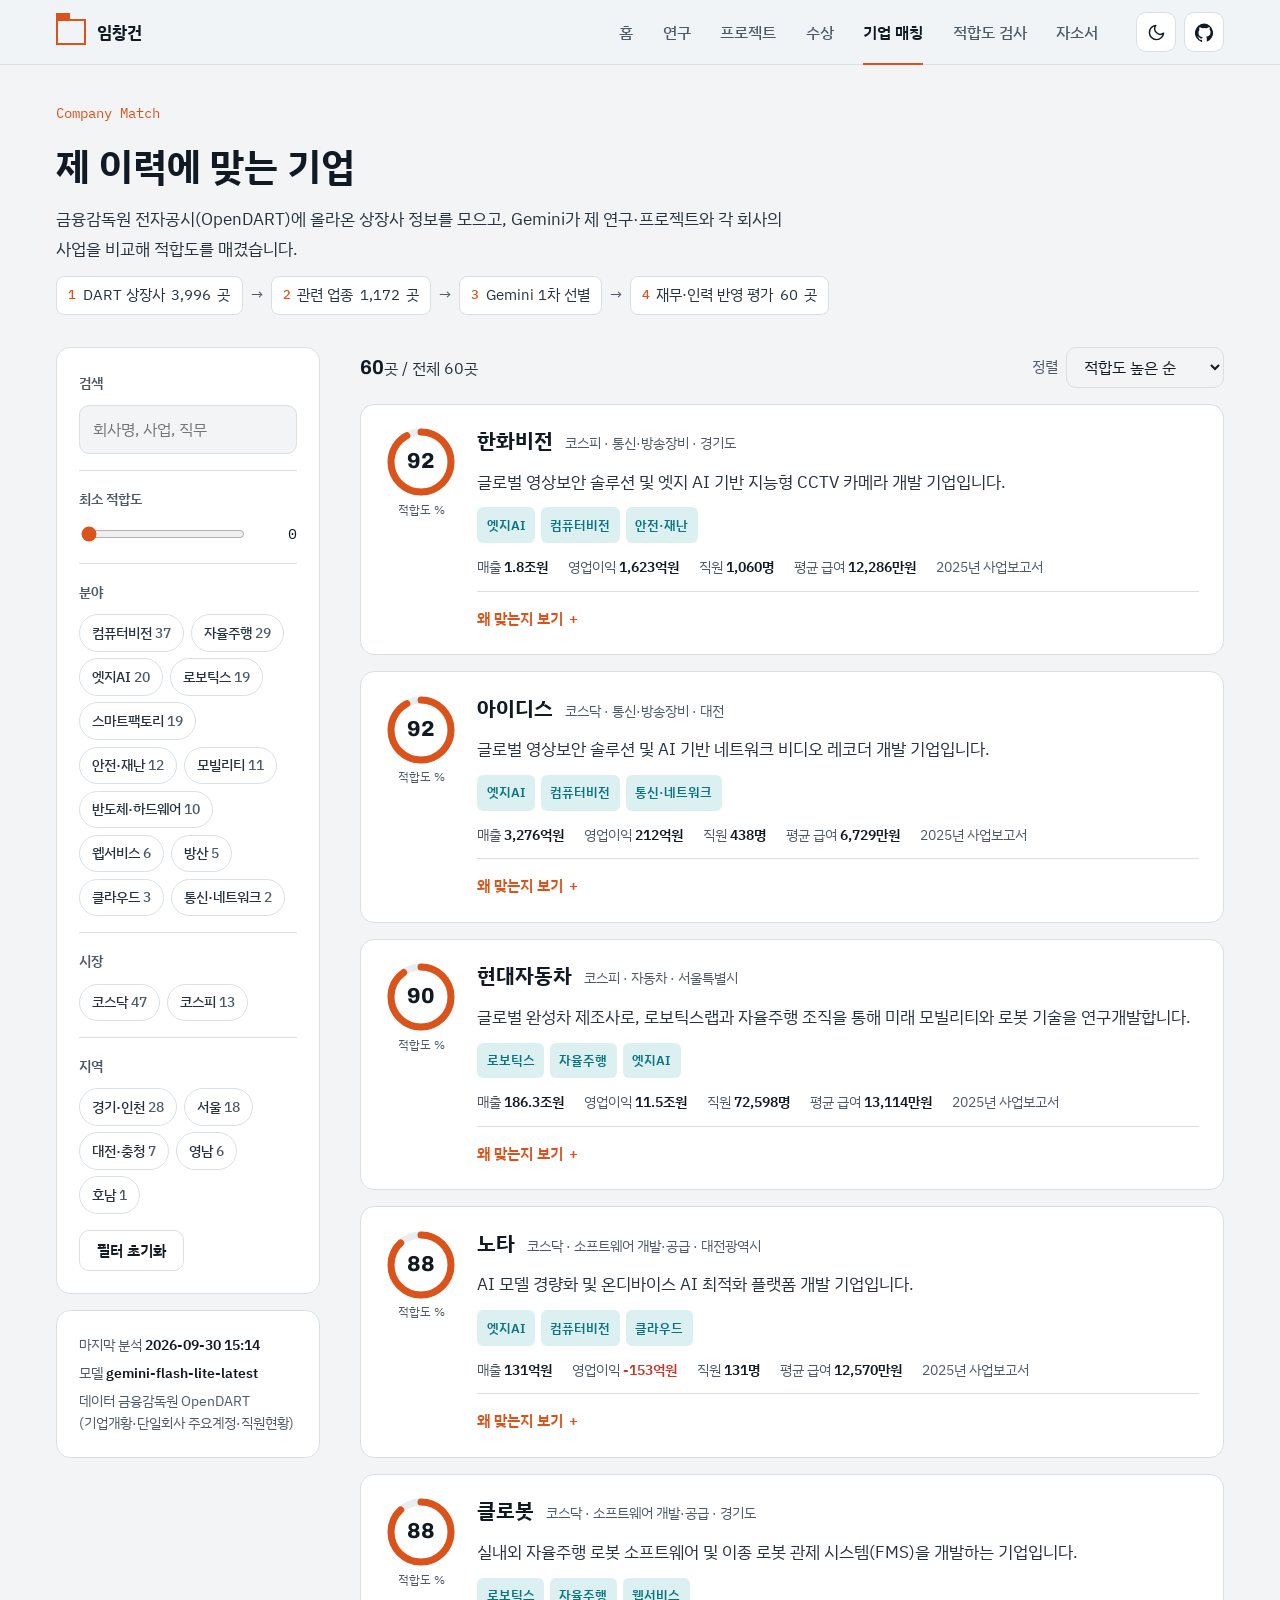
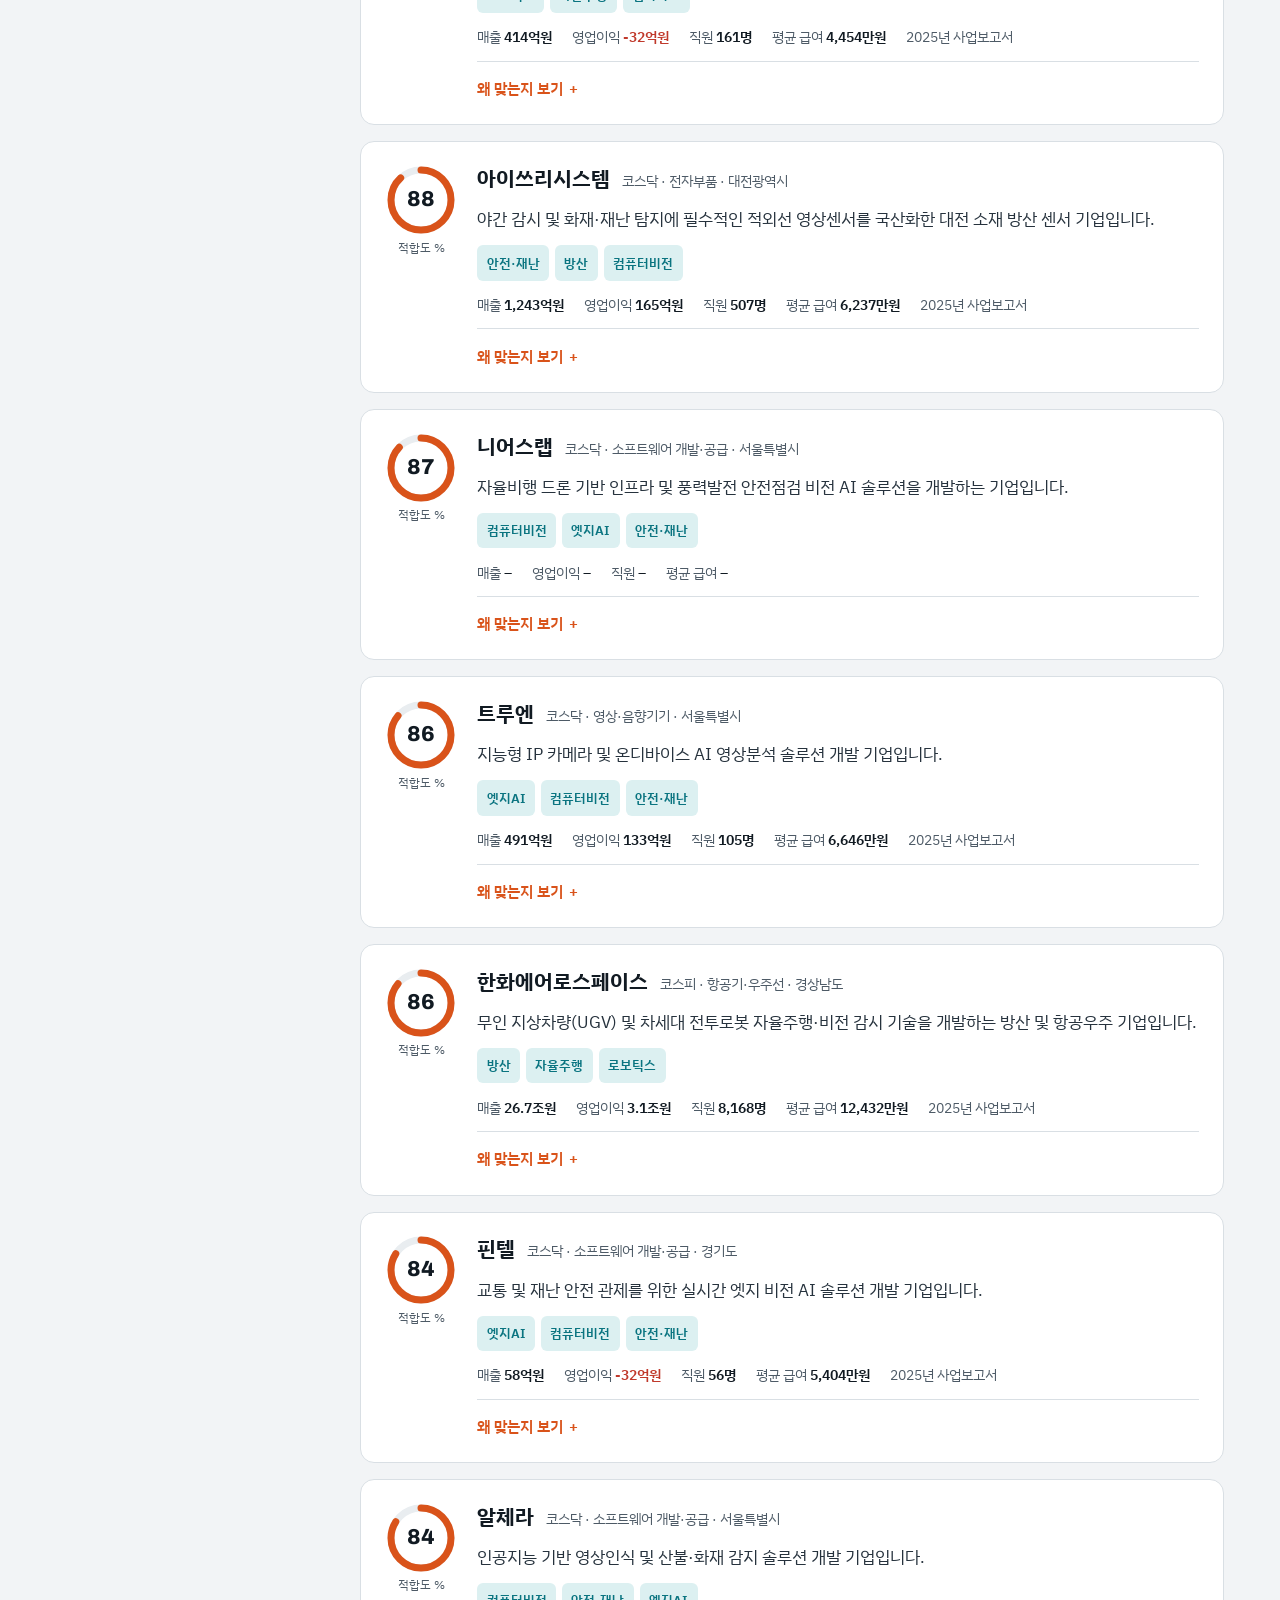
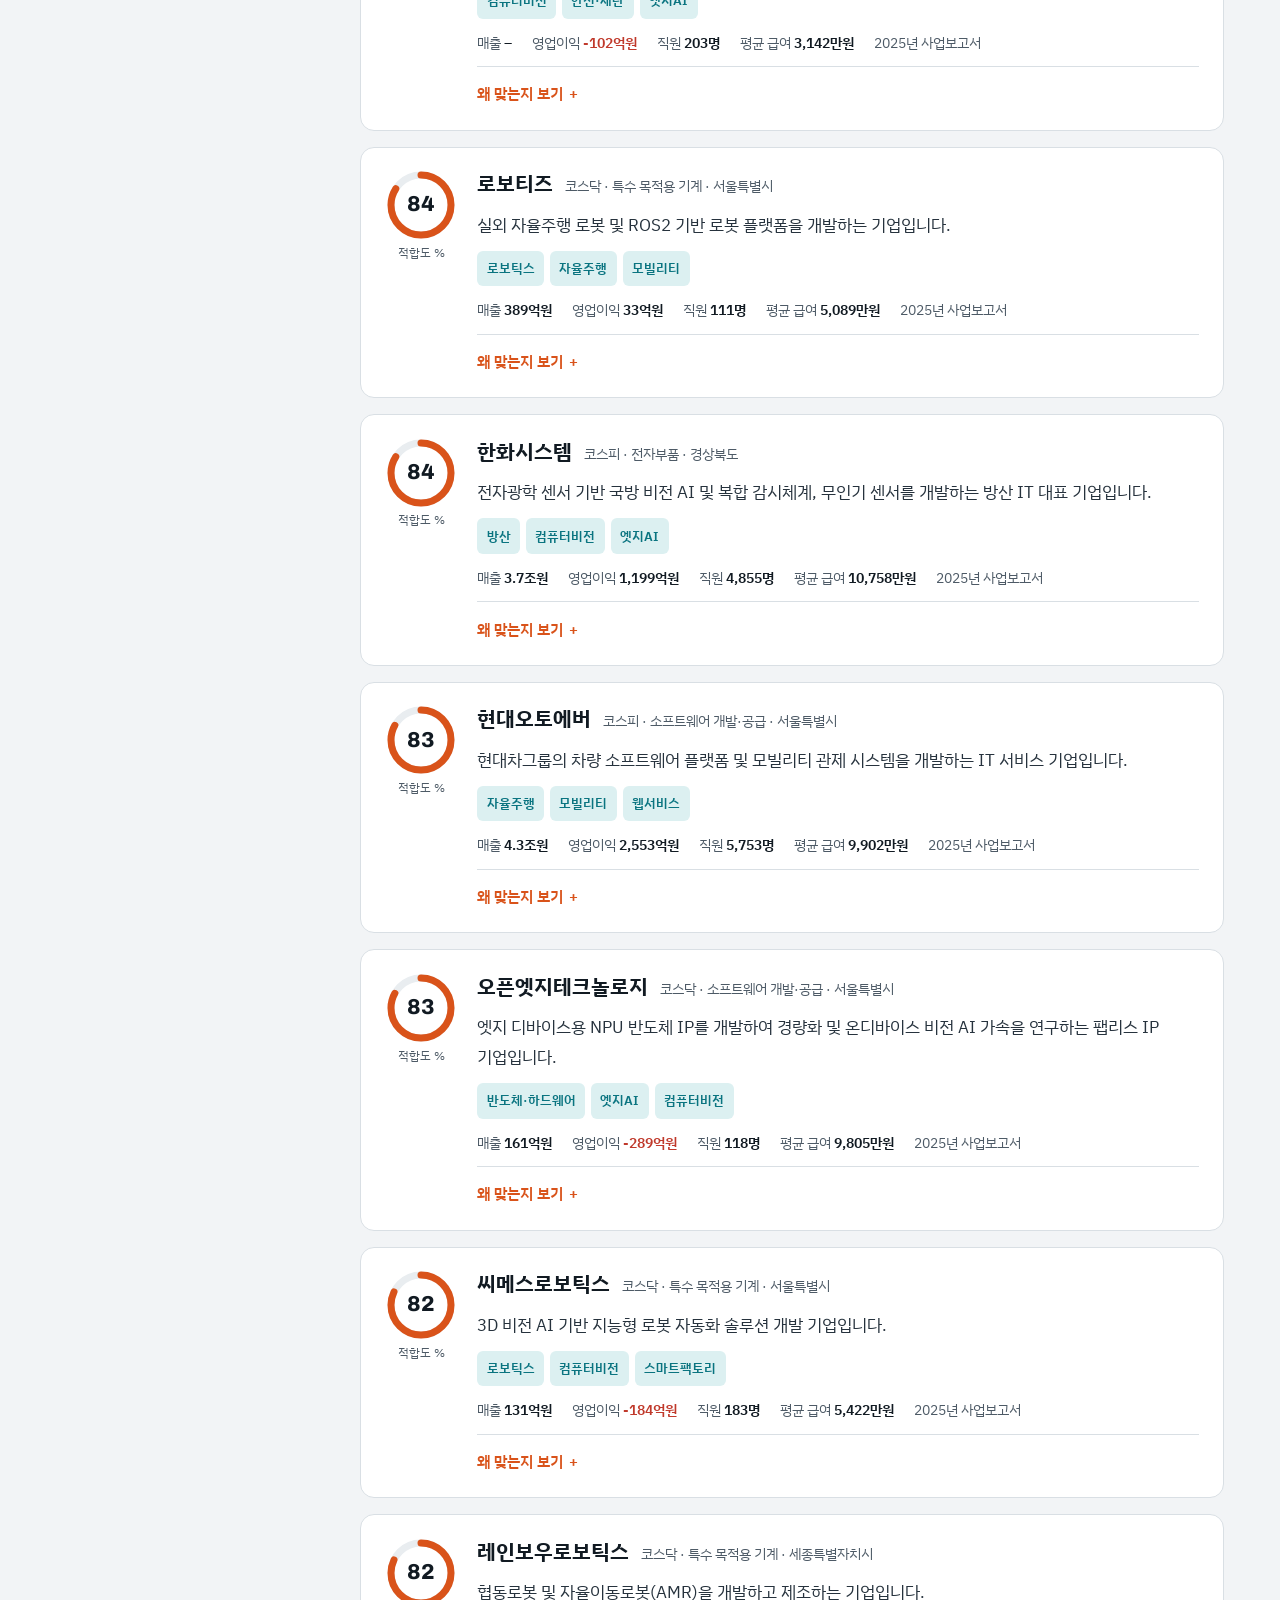
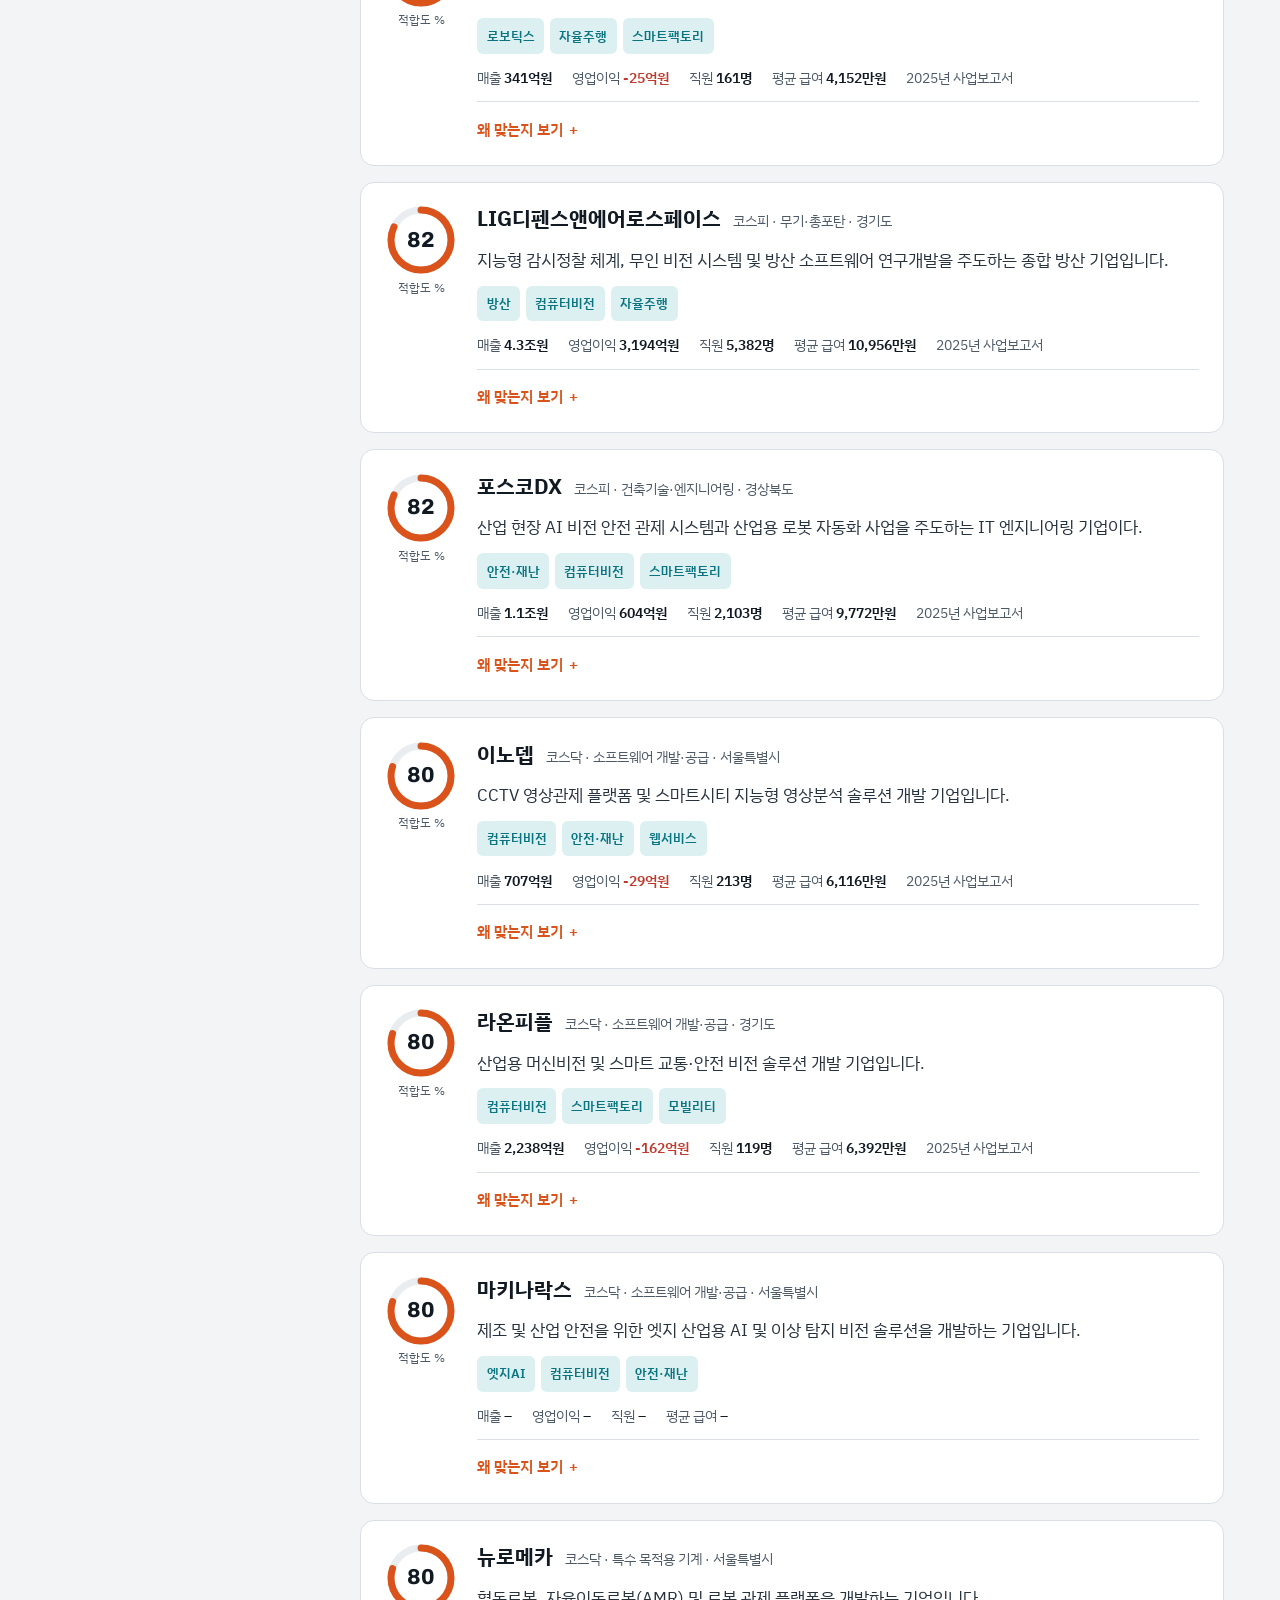
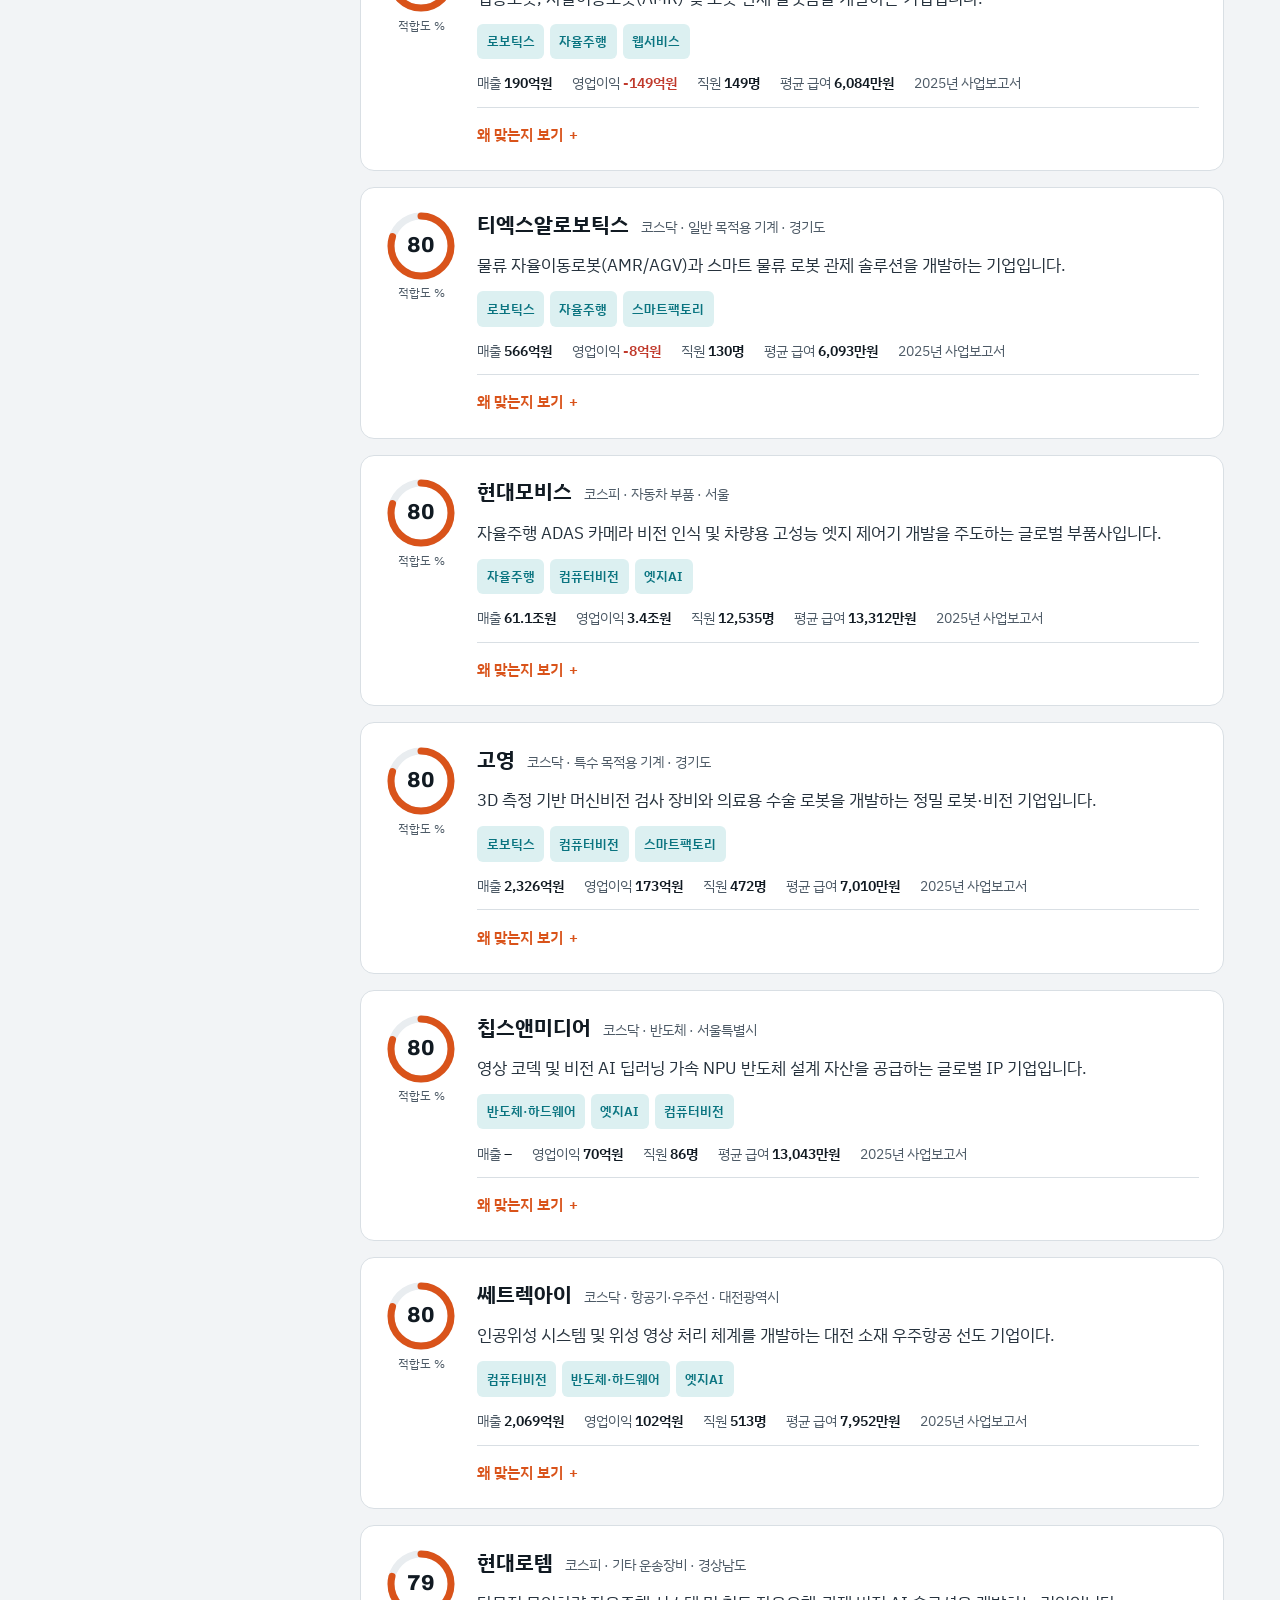
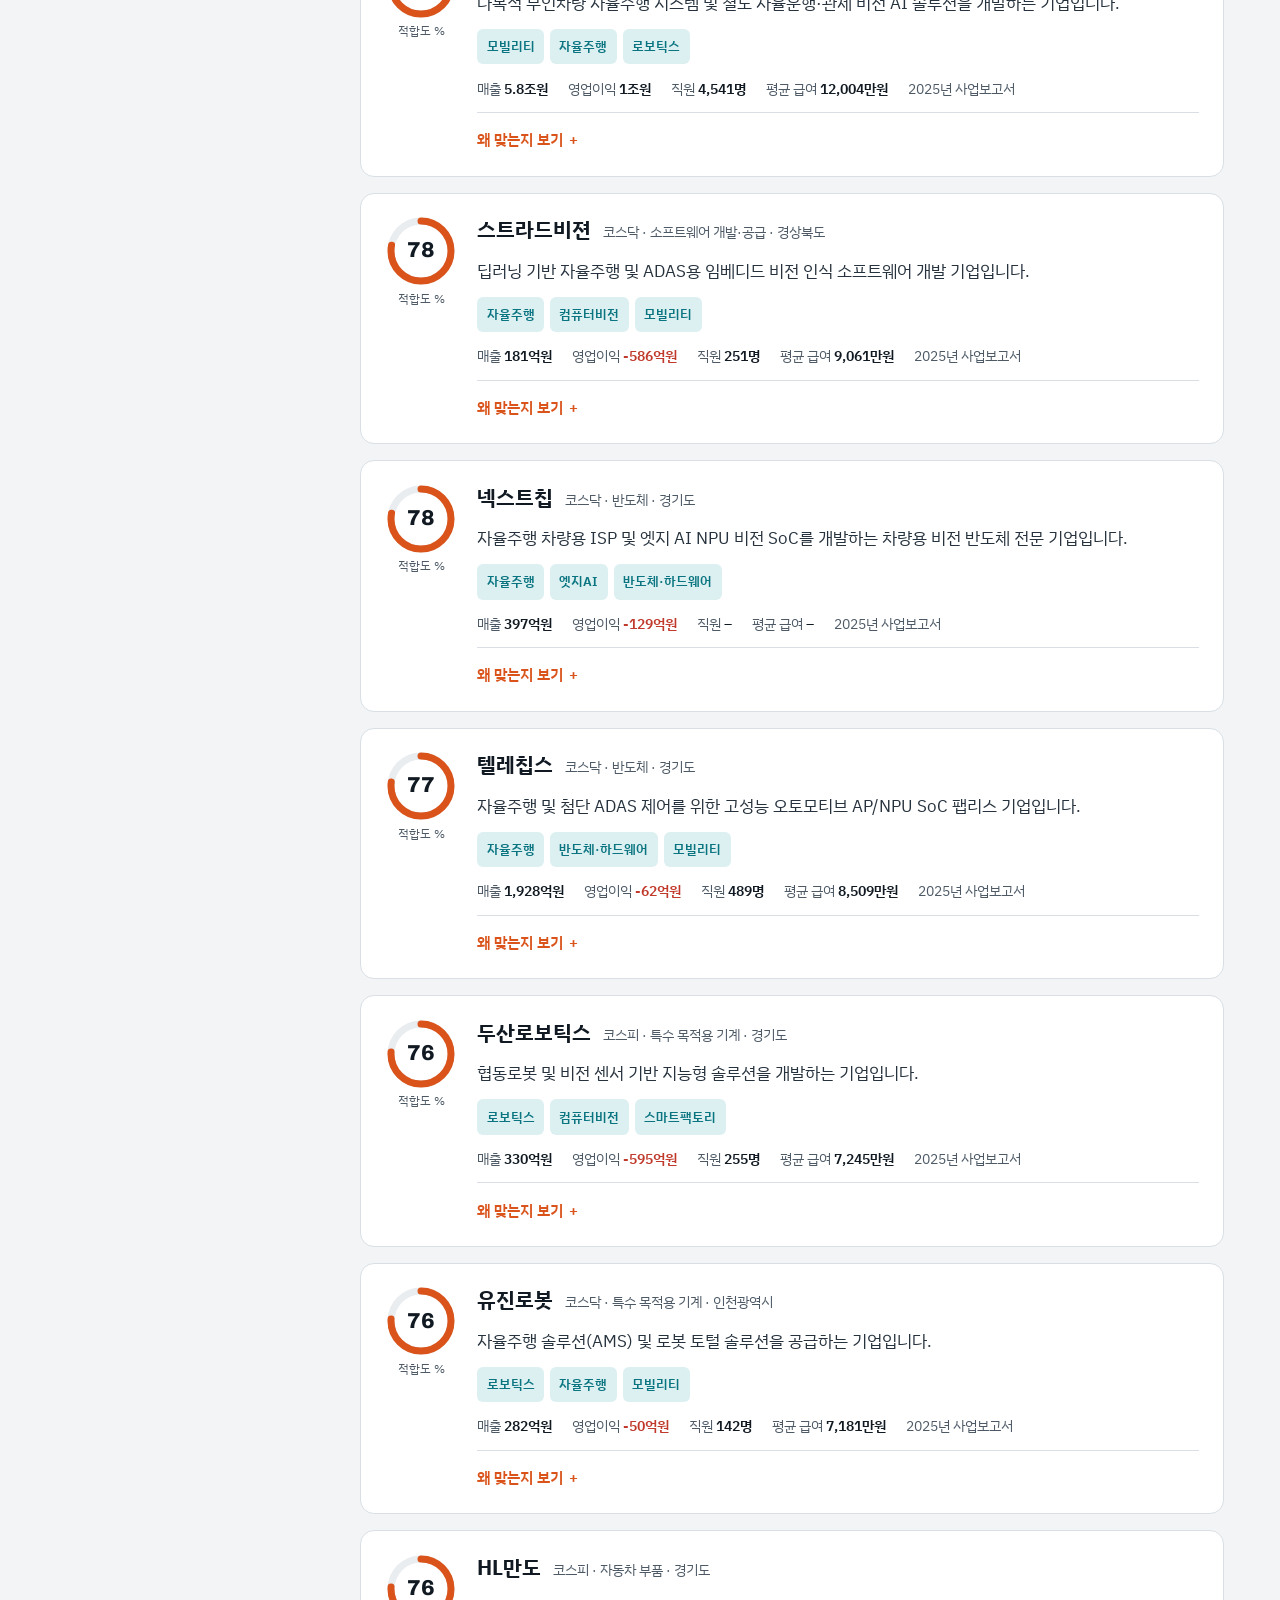
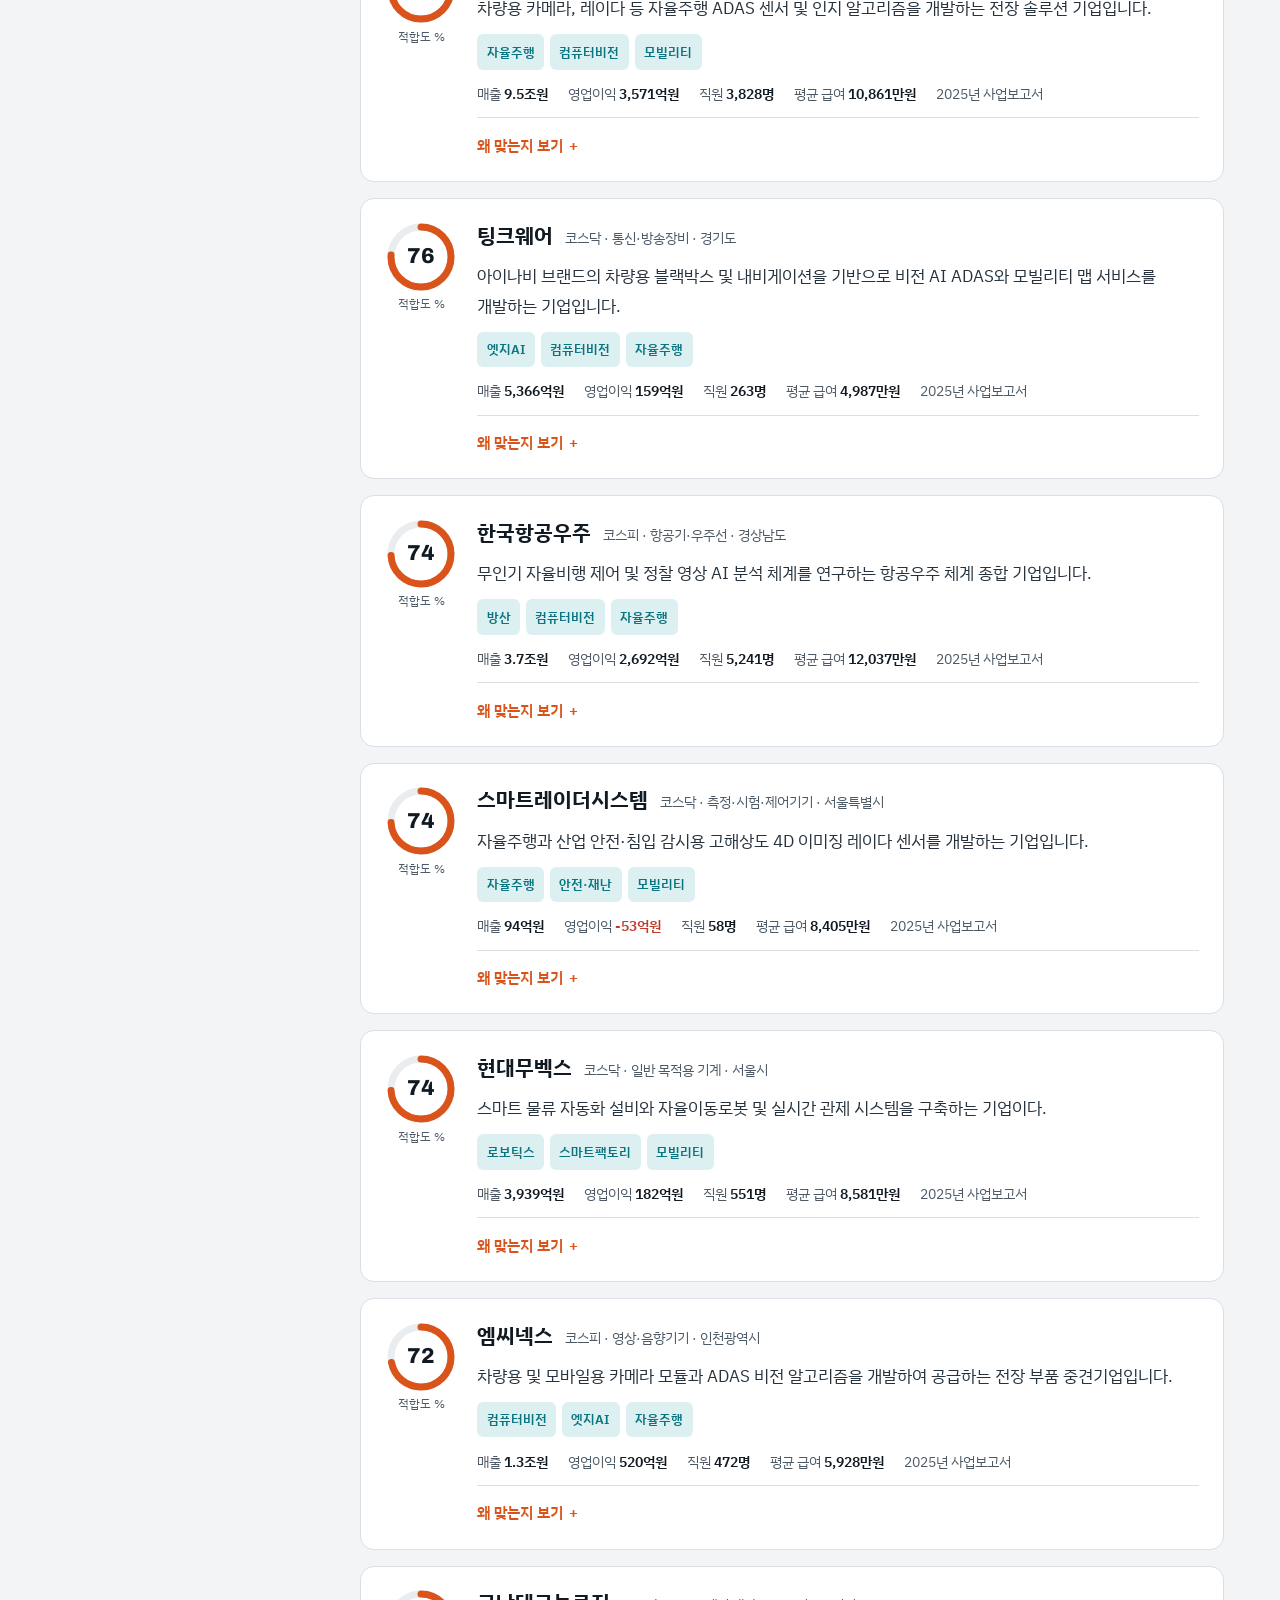
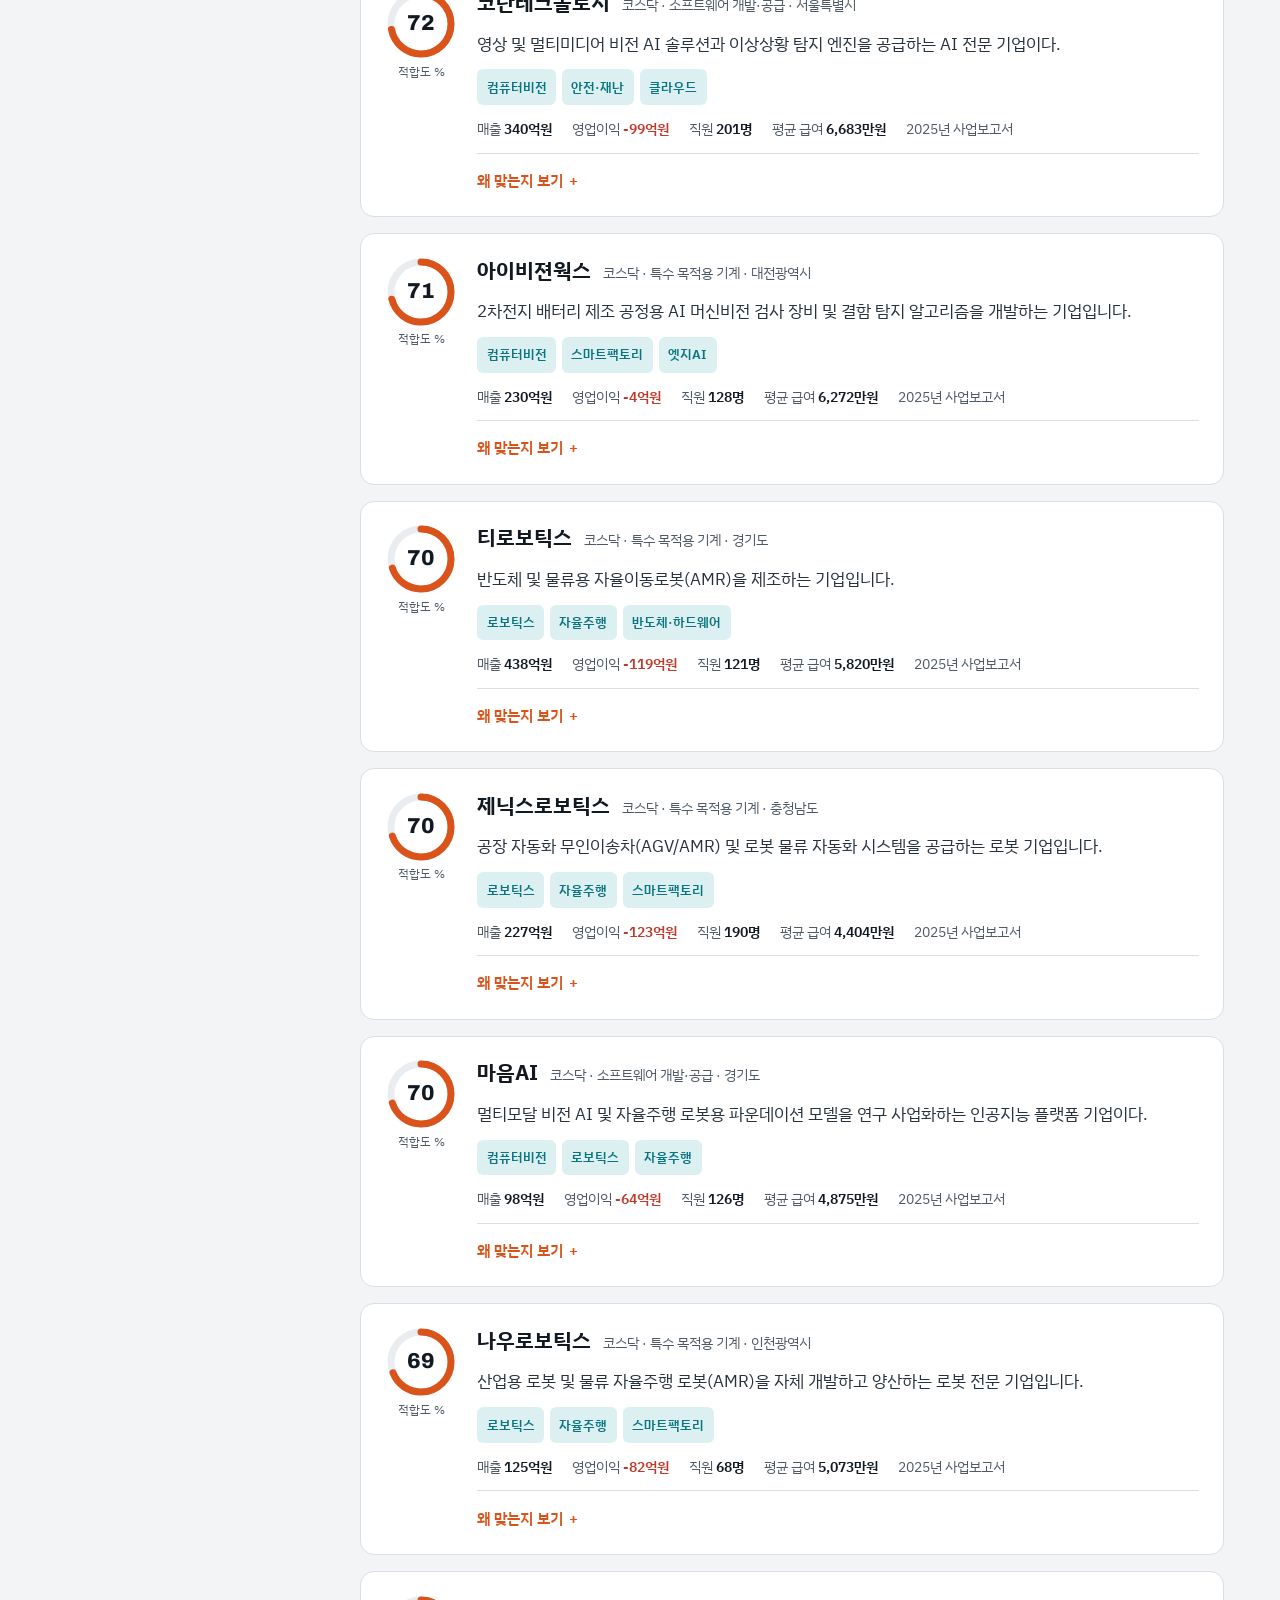
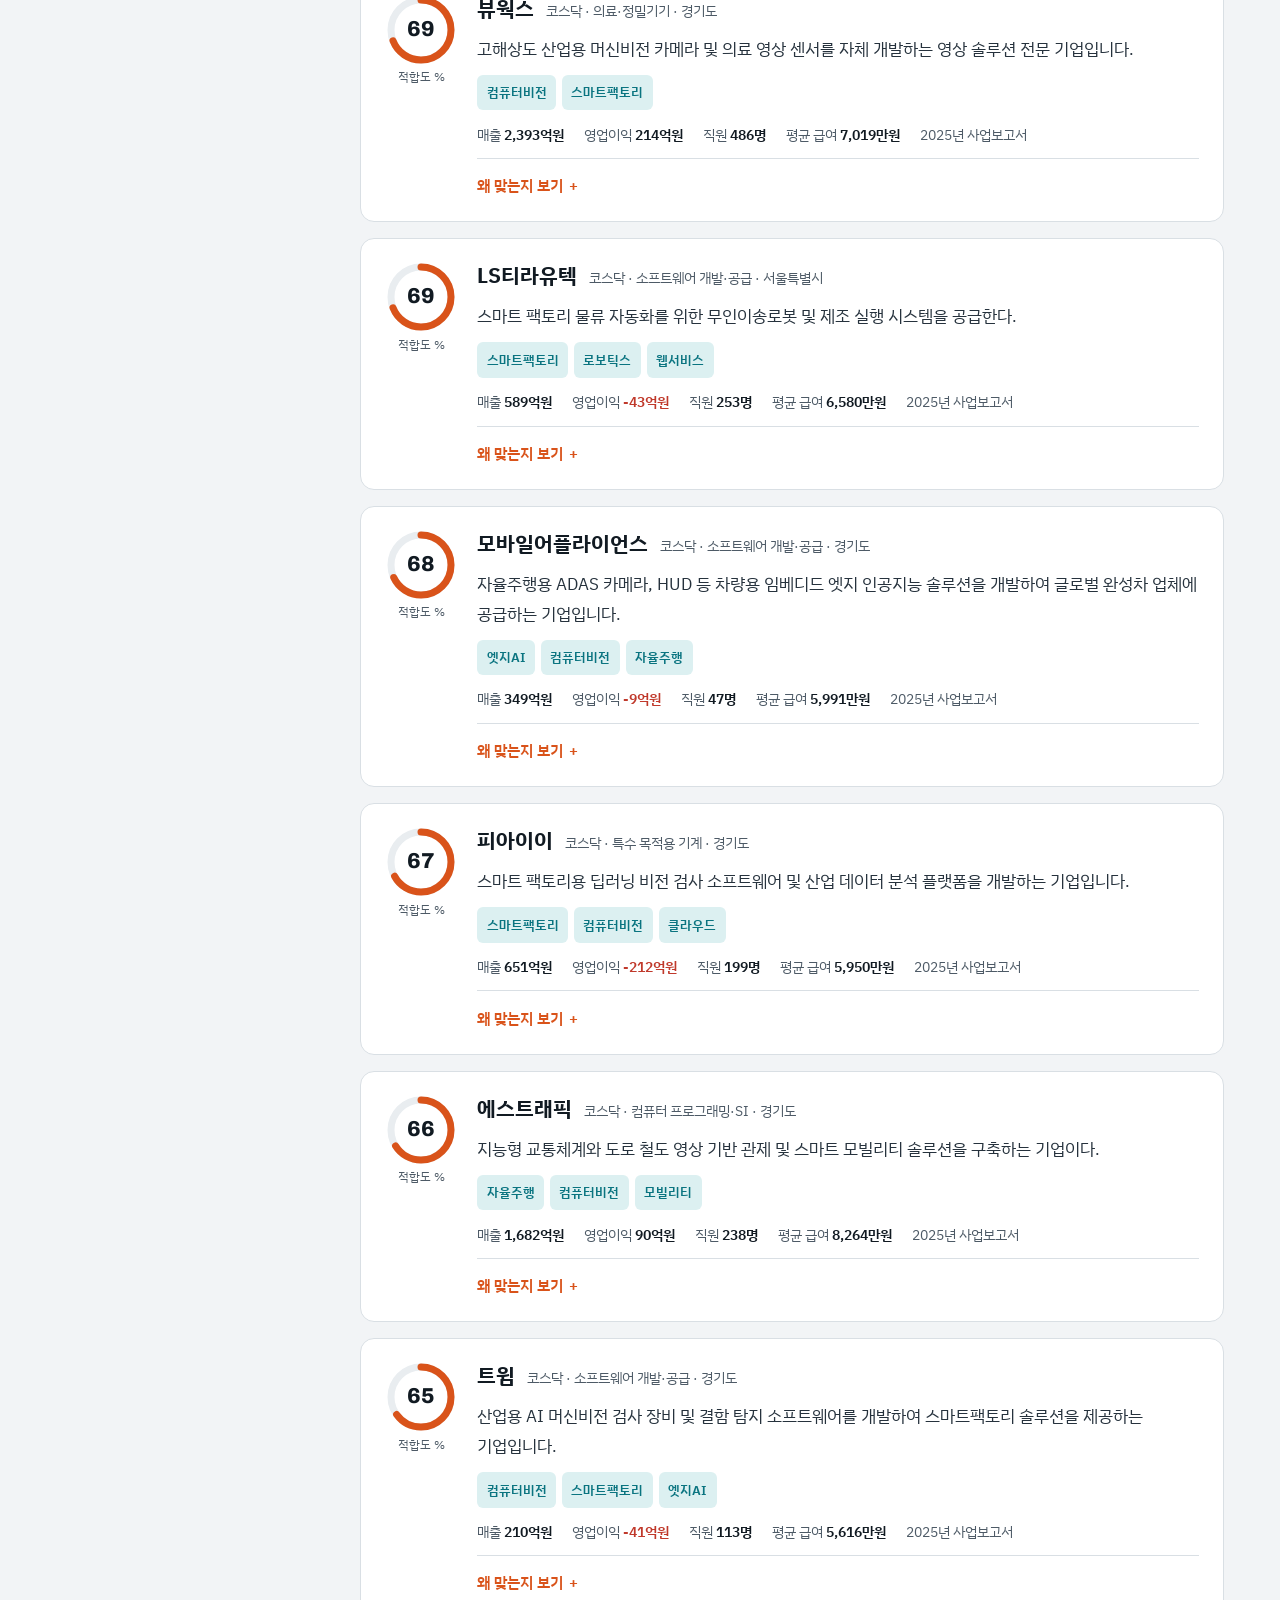
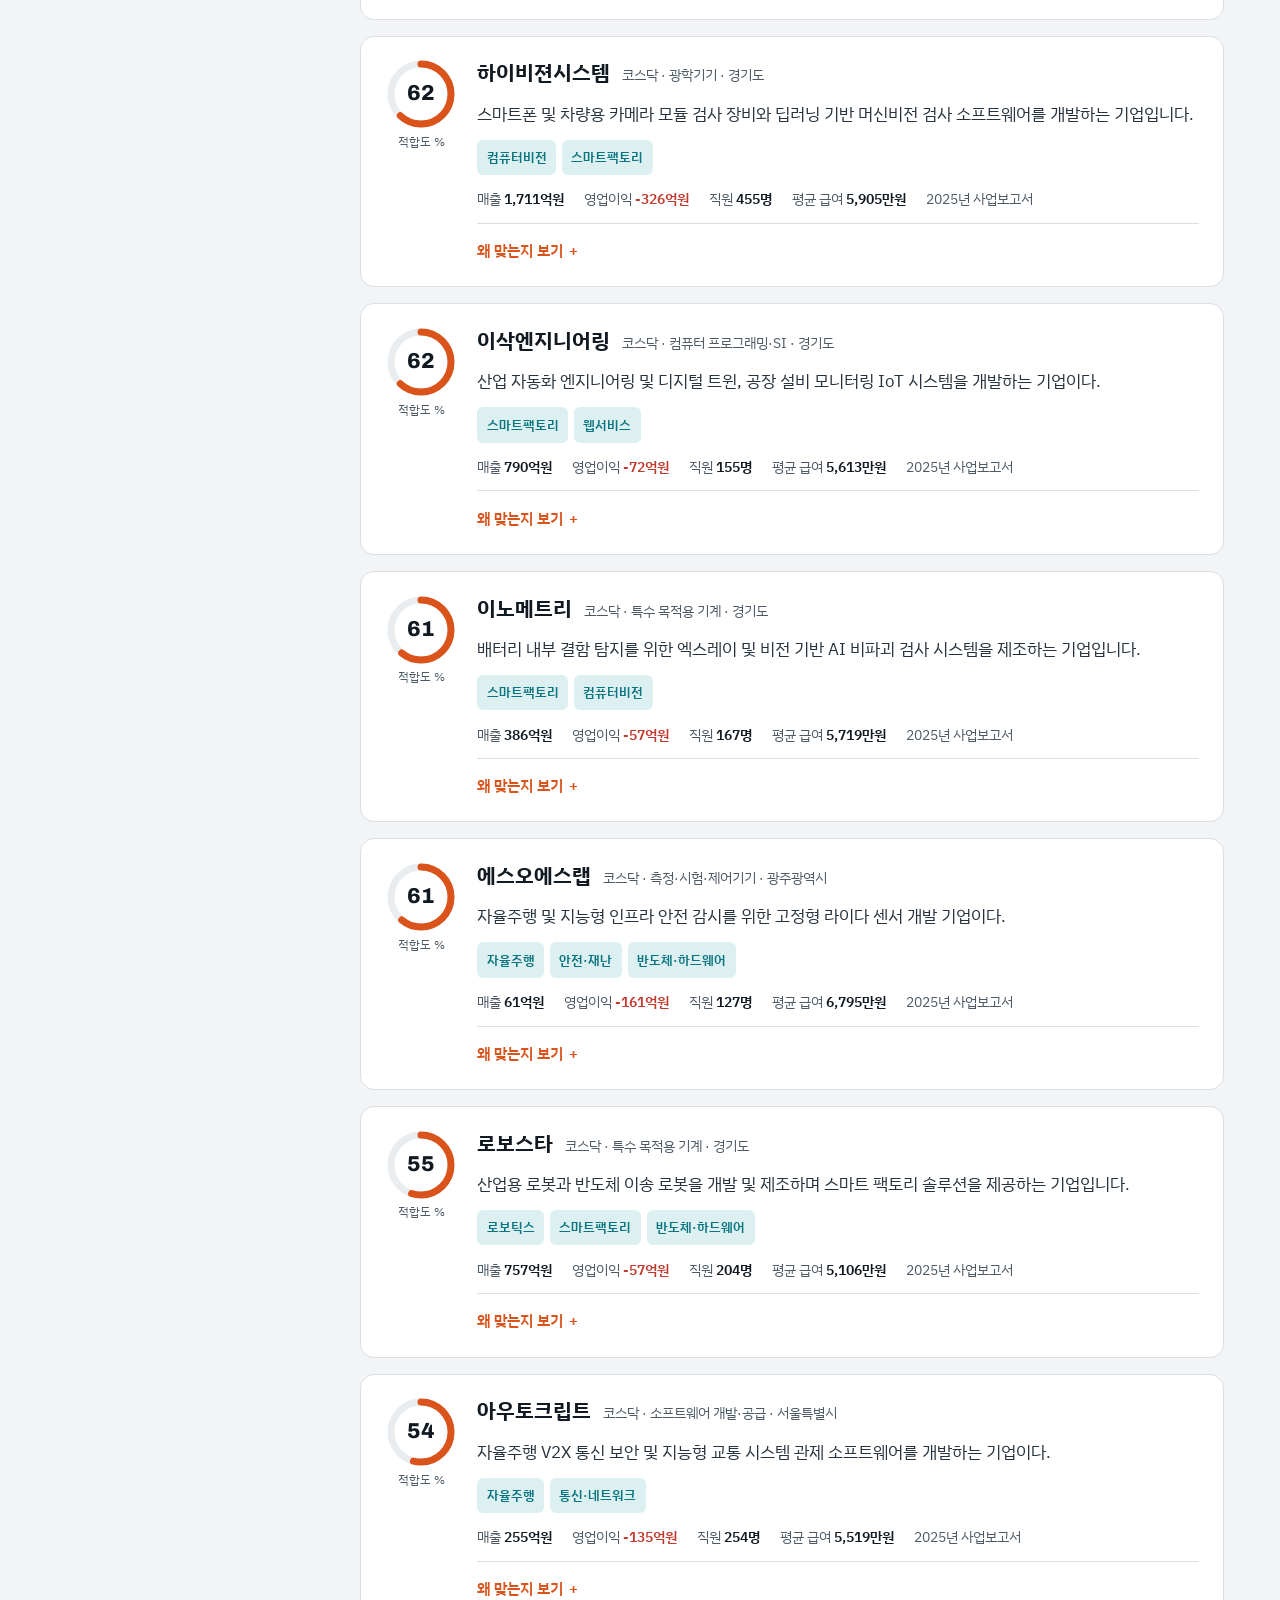
==== companies.html @ f60d91b3 "Add company matching, fit check and cover letter tools for Render Local/Render server with DART + Ge" ====
<!doctype html>
<html lang="ko">
<head>
<meta charset="utf-8">
<meta name="viewport" content="width=device-width, initial-scale=1, viewport-fit=cover">
<title>기업 매칭 · 임창건</title>
<meta name="description" content="OpenDART 공시 데이터와 Gemini로 찾은, 임창건의 이력에 맞는 상장사">
<link rel="icon" href="data:image/svg+xml,%3Csvg xmlns='http://www.w3.org/2000/svg' viewBox='0 0 32 32'%3E%3Crect x='3' y='7' width='26' height='22' fill='none' stroke='%23e0591a' stroke-width='3'/%3E%3Crect x='3' y='2' width='14' height='6' fill='%23e0591a'/%3E%3C/svg%3E">
<link rel="preconnect" href="https://fonts.googleapis.com">
<link rel="preconnect" href="https://fonts.gstatic.com" crossorigin>
<link rel="stylesheet" href="https://fonts.googleapis.com/css2?family=Archivo:wdth,wght@100,600..800&family=IBM+Plex+Mono:wght@400;500&family=IBM+Plex+Sans+KR:wght@400;500;600;700&display=swap">
<link rel="stylesheet" href="assets/site.css">
<style>
/* 기업 매칭 페이지 전용: 왼쪽은 필터 사이드바, 오른쪽은 적합도 순 기업 카드 */
.page-head { display: grid; gap: .75rem; padding-block: 2.25rem 0; }
.page-head h1 { font-size: clamp(1.8rem, 3.6vw, 2.4rem); font-weight: 700; line-height: 1.3; }
.page-head .lede { max-width: 44em; font-size: 1.0625rem; }
.how { display: flex; flex-wrap: wrap; gap: .5rem; align-items: center; font-size: .9375rem; color: var(--muted); }
.how .step { display: inline-flex; align-items: center; gap: .4rem; background: var(--surface); border: 1px solid var(--line); padding: .35rem .7rem; border-radius: 8px; color: var(--text); }
.how .step b { font-family: var(--f-mono); font-size: .8125rem; color: var(--box); font-weight: 500; }
.how .arrow { color: var(--muted); }

.m-shell { display: grid; grid-template-columns: 16.5rem minmax(0, 1fr); gap: 2.5rem; padding-block: 2rem 5rem; align-items: start; }
@media (max-width: 1000px) { .m-shell { grid-template-columns: minmax(0, 1fr); gap: 1.25rem; } }
.fside { position: sticky; top: calc(env(safe-area-inset-top, 0px) + var(--nav-h) + 1.5rem); display: grid; gap: 1rem; }
@media (max-width: 1000px) { .fside { position: static; } }
.fgroup { display: grid; gap: .6rem; }
.fgroup + .fgroup { border-top: 1px solid var(--line); padding-top: 1rem; }
.fgroup > span { font-size: .875rem; font-weight: 600; color: var(--muted); }
.field { width: 100%; font: inherit; font-size: 1rem; padding: .6rem .8rem; border: 1px solid var(--line); border-radius: 10px; background: var(--bg); color: var(--ink); }
.field:focus { outline: 2px solid var(--box); outline-offset: 1px; border-color: transparent; }
.opts { display: flex; flex-wrap: wrap; gap: .4rem; }
.opts .fchip { font-size: .875rem; padding: .35rem .75rem; }
.range-row { display: grid; grid-template-columns: minmax(0, 1fr) 2.6em; gap: .6rem; align-items: center; }
.range-row input { width: 100%; accent-color: var(--box); }
.range-row output { font-family: var(--f-mono); font-size: .9375rem; color: var(--ink); text-align: right; font-variant-numeric: tabular-nums; }
.fside .reset { justify-self: start; }
.meta-panel { font-size: .875rem; color: var(--muted); display: grid; gap: .35rem; line-height: 1.6; }
.meta-panel b { color: var(--ink); font-weight: 600; }

.results-bar { display: flex; flex-wrap: wrap; align-items: center; justify-content: space-between; gap: .75rem; margin-bottom: 1rem; }
.results-bar .count { font-size: 1rem; color: var(--text); }
.results-bar .count b { color: var(--ink); font-family: var(--f-display); font-size: 1.25rem; }
.results-bar label { display: inline-flex; align-items: center; gap: .5rem; font-size: .9375rem; color: var(--muted); }
.results-bar select { width: auto; padding-block: .45rem; }

.clist { display: grid; gap: 1rem; }
.co { display: grid; grid-template-columns: 4.5rem minmax(0, 1fr); gap: 1.25rem; background: var(--surface); border: 1px solid var(--line); border-radius: var(--r); padding: 1.35rem 1.5rem; }
@media (max-width: 560px) { .co { grid-template-columns: minmax(0, 1fr); gap: .9rem; } }
.score { position: relative; width: 4.5rem; height: 4.5rem; }
.score svg { width: 100%; height: 100%; transform: rotate(-90deg); }
.score circle { fill: none; stroke-width: 7; }
.score .bg { stroke: var(--surface-2); }
.score .fg { stroke: var(--box); stroke-linecap: round; transition: stroke-dashoffset .6s cubic-bezier(.2,.8,.2,1); }
.score b { position: absolute; inset: 0; display: grid; place-items: center; font-family: var(--f-display); font-weight: 800; font-size: 1.35rem; color: var(--ink); font-variant-numeric: tabular-nums; }
.score small { position: absolute; left: 0; right: 0; bottom: -1.35rem; text-align: center; font-size: .75rem; color: var(--muted); }
@media (max-width: 560px) { .score { width: 3.5rem; height: 3.5rem; } .score b { font-size: 1.05rem; } .score small { display: none; } }
.co-main { display: grid; gap: .7rem; min-width: 0; }
.co-top { display: flex; flex-wrap: wrap; gap: .4rem .75rem; align-items: baseline; }
.co-top h2 { font-size: 1.3rem; font-weight: 700; line-height: 1.35; }
.co-top .sub { font-size: .9rem; color: var(--muted); }
.co .biz { color: var(--text); }
.facts-row { display: flex; flex-wrap: wrap; gap: .4rem 1.25rem; font-size: .9rem; color: var(--muted); }
.facts-row span b { color: var(--ink); font-weight: 600; font-variant-numeric: tabular-nums; }
.facts-row .neg b { color: #c0392b; }
.tagrow { display: flex; flex-wrap: wrap; gap: .35rem; }
.tagrow .pill { cursor: pointer; border: 0; font: inherit; font-size: .8125rem; font-weight: 600; }
.co details { border-top: 1px solid var(--line); padding-top: .7rem; }
.co summary { cursor: pointer; font-weight: 600; font-size: .9375rem; color: var(--box); list-style: none; display: inline-flex; gap: .35rem; }
.co summary::-webkit-details-marker { display: none; }
.co summary::after { content: "+"; font-family: var(--f-mono); }
.co details[open] summary::after { content: "−"; }
.why { display: grid; gap: .55rem; margin-top: .75rem; }
.why li { display: grid; grid-template-columns: 12px minmax(0, 1fr); gap: .6rem; }
.why li::before { content: ""; width: 7px; height: 7px; margin-top: .7rem; border: 2px solid var(--box); }
.detail-grid { display: grid; grid-template-columns: repeat(2, minmax(0, 1fr)); gap: .75rem 1.5rem; margin-top: 1rem; font-size: .9375rem; }
@media (max-width: 640px) { .detail-grid { grid-template-columns: minmax(0, 1fr); } }
.detail-grid dt { font-size: .8125rem; font-weight: 600; color: var(--muted); margin-bottom: .15rem; }
.detail-grid dd { margin: 0; }
.caution { margin-top: 1rem; padding: .7rem .9rem; border-radius: 10px; background: var(--box-soft); color: var(--text); font-size: .9375rem; }
.caution b { color: var(--box); }
.co .btn-row { margin-top: .9rem; }

.empty { background: var(--surface); border: 1px dashed var(--line); border-radius: var(--r); padding: 2.5rem 1.5rem; text-align: center; display: grid; gap: .6rem; justify-items: center; }
.empty h2 { font-size: 1.2rem; }
.empty code { font-family: var(--f-mono); font-size: .875rem; background: var(--surface-2); padding: .2rem .45rem; border-radius: 6px; }
.disclaimer { margin-top: 1.5rem; font-size: .875rem; color: var(--muted); line-height: 1.7; }
</style>
</head>
<body>

<svg width="0" height="0" style="position:absolute" aria-hidden="true">
  <symbol id="i-gh" viewBox="0 0 24 24"><path d="M12 .5a12 12 0 0 0-3.8 23.4c.6.1.8-.3.8-.6v-2.1c-3.3.7-4-1.6-4-1.6-.6-1.4-1.4-1.8-1.4-1.8-1.1-.7.1-.7.1-.7 1.2.1 1.9 1.3 1.9 1.3 1.1 1.8 2.8 1.3 3.5 1 .1-.8.4-1.3.8-1.6-2.7-.3-5.5-1.3-5.5-5.9 0-1.3.5-2.4 1.2-3.2-.1-.3-.5-1.5.1-3.2 0 0 1-.3 3.3 1.2a11.5 11.5 0 0 1 6 0C17.3 4.7 18.3 5 18.3 5c.7 1.7.2 2.9.1 3.2.8.8 1.2 1.9 1.2 3.2 0 4.6-2.8 5.6-5.5 5.9.4.4.8 1.1.8 2.2v3.3c0 .3.2.7.8.6A12 12 0 0 0 12 .5Z"/></symbol>
  <symbol id="i-sun" viewBox="0 0 24 24"><circle cx="12" cy="12" r="4"/><path d="M12 2v2M12 20v2M4.9 4.9l1.4 1.4M17.7 17.7l1.4 1.4M2 12h2M20 12h2M4.9 19.1l1.4-1.4M17.7 6.3l1.4-1.4"/></symbol>
  <symbol id="i-moon" viewBox="0 0 24 24"><path d="M21 12.8A9 9 0 1 1 11.2 3a7 7 0 0 0 9.8 9.8Z"/></symbol>
  <symbol id="i-menu" viewBox="0 0 24 24"><path d="M4 7h16M4 12h16M4 17h16"/></symbol>
  <symbol id="i-close" viewBox="0 0 24 24"><path d="M6 6l12 12M18 6 6 18"/></symbol>
  <symbol id="i-up" viewBox="0 0 24 24"><path d="M12 19V5M6 11l6-6 6 6"/></symbol>
  <symbol id="i-ext" viewBox="0 0 24 24"><path d="M14 4h6v6M20 4l-9 9M18 14v5a1 1 0 0 1-1 1H5a1 1 0 0 1-1-1V7a1 1 0 0 1 1-1h5" fill="none" stroke="currentColor" stroke-width="2" stroke-linecap="round" stroke-linejoin="round"/></symbol>
</svg>

<header class="navbar">
  <div class="container">
    <a class="brand" href="index.html"><span class="mark" aria-hidden="true"></span>임창건</a>
    <nav class="nav-links" aria-label="주요 메뉴">
      <a href="index.html#home">홈</a>
      <a href="index.html#research">연구</a>
      <a href="index.html#projects">프로젝트</a>
      <a href="index.html#awards">수상</a>
      <a href="companies.html" class="active" aria-current="page">기업 매칭</a>
      <a href="fit.html">적합도 검사</a>
      <a href="letter.html">자소서</a>
    </nav>
    <div class="nav-actions">
      <button class="icon-btn" id="theme-btn" type="button" aria-label="다크 모드로 전환"><svg><use href="#i-moon"/></svg></button>
      <a class="icon-btn" href="https://github.com/limchanggeon" target="_blank" rel="noopener" aria-label="GitHub 프로필"><svg class="fill"><use href="#i-gh"/></svg></a>
      <button class="icon-btn menu-btn" id="menu-btn" type="button" aria-label="메뉴 열기" aria-expanded="false" aria-controls="drawer"><svg><use href="#i-menu"/></svg></button>
    </div>
  </div>
  <nav class="drawer container" id="drawer" aria-label="모바일 메뉴" hidden>
    <a href="index.html#home">홈</a>
    <a href="index.html#research">연구</a>
    <a href="index.html#projects">프로젝트</a>
    <a href="index.html#awards">수상</a>
    <a href="companies.html" class="active" aria-current="page">기업 매칭</a>
    <a href="fit.html">적합도 검사</a>
    <a href="letter.html">자소서</a>
  </nav>
  <div class="progress" id="progress"></div>
</header>

<div class="container">
  <header class="page-head">
    <span class="eyebrow">Company Match</span>
    <h1>제 이력에 맞는 기업</h1>
    <p class="lede">금융감독원 전자공시(OpenDART)에 올라온 상장사 정보를 모으고, Gemini가 제 연구·프로젝트와 각 회사의 사업을 비교해 적합도를 매겼습니다.</p>
    <div class="how" aria-label="만드는 과정">
      <span class="step"><b>1</b>DART 상장사 <span id="h-listed">–</span>곳</span><span class="arrow">→</span>
      <span class="step"><b>2</b>관련 업종 <span id="h-pool">–</span>곳</span><span class="arrow">→</span>
      <span class="step"><b>3</b>Gemini 1차 선별</span><span class="arrow">→</span>
      <span class="step"><b>4</b>재무·인력 반영 평가 <span id="h-final">–</span>곳</span>
    </div>
  </header>

  <div class="m-shell">
    <aside class="fside" aria-label="필터">
      <div class="panel" style="display:grid;gap:1rem">
        <div class="fgroup">
          <span>검색</span>
          <input class="field" id="q" type="search" placeholder="회사명, 사업, 직무" autocomplete="off">
        </div>
        <div class="fgroup">
          <span>최소 적합도</span>
          <div class="range-row"><input id="min-score" type="range" min="0" max="90" step="5" value="0" aria-label="최소 적합도"><output id="min-out" for="min-score">0</output></div>
        </div>
        <div class="fgroup">
          <span>분야</span>
          <div class="opts" id="f-tags"></div>
        </div>
        <div class="fgroup">
          <span>시장</span>
          <div class="opts" id="f-market"></div>
        </div>
        <div class="fgroup">
          <span>지역</span>
          <div class="opts" id="f-region"></div>
        </div>
        <button class="btn reset" id="reset" type="button">필터 초기화</button>
      </div>
      <div class="panel meta-panel" id="meta"></div>
    </aside>

    <section aria-label="매칭 결과">
      <div class="results-bar">
        <p class="count" id="count" aria-live="polite">불러오는 중</p>
        <label for="sort">정렬
          <select class="field" id="sort">
            <option value="score">적합도 높은 순</option>
            <option value="revenue">매출 큰 순</option>
            <option value="employees">직원 많은 순</option>
            <option value="salary">평균 급여 높은 순</option>
            <option value="name">이름순</option>
          </select>
        </label>
      </div>
      <div class="clist" id="list"></div>
      <p class="disclaimer">
        재무·인력 수치는 각 회사의 최근 사업보고서(OpenDART)에서 가져왔고, 평균 급여는 연간 급여 총액을 직원 수로 나눈 값입니다.
        사업 설명·적합도·추천 직무는 Gemini가 공시 정보와 일반 지식을 바탕으로 작성한 참고 자료이며, 실제 채용 여부나 조직 구성과 다를 수 있습니다.
        지원 전에는 회사 채용 페이지와 DART 원문을 꼭 확인하세요.
      </p>
    </section>
  </div>
</div>

<footer class="site">
  <div class="container">
    <span>© 2026 임창건 · 목원대학교 SSC Lab</span>
    <span>데이터: 금융감독원 OpenDART · 분석: Google Gemini</span>
  </div>
</footer>

<div class="tracker" id="tracker" aria-hidden="true"><span></span></div>
<button class="icon-btn to-top" id="to-top" type="button" aria-label="맨 위로" hidden><svg><use href="#i-up"/></svg></button>
<div class="toast" id="toast" role="status" aria-live="polite" hidden></div>

<script src="assets/site.js"></script>
<script>
(function () {
  var state = { q: '', min: 0, tags: new Set(), market: new Set(), region: new Set(), sort: 'score' };
  var all = [];
  var $ = function (id) { return document.getElementById(id); };
  var esc = function (s) { return String(s == null ? '' : s).replace(/[&<>"']/g, function (c) { return { '&': '&amp;', '<': '&lt;', '>': '&gt;', '"': '&quot;', "'": '&#39;' }[c]; }); };

  function money(v) {
    if (typeof v !== 'number') return '–';
    var eok = v / 1e8;
    if (Math.abs(eok) >= 10000) return (eok / 10000).toFixed(1).replace(/\.0$/, '') + '조원';
    return Math.round(eok).toLocaleString('ko-KR') + '억원';
  }
  function salary(v) { return typeof v === 'number' ? Math.round(v / 1e4).toLocaleString('ko-KR') + '만원' : '–'; }
  function regionGroup(r) {
    if (!r) return '기타';
    if (/^서울/.test(r)) return '서울';
    if (/^(경기|인천)/.test(r)) return '경기·인천';
    if (/^(대전|세종|충청|충북|충남)/.test(r)) return '대전·충청';
    if (/^(부산|대구|울산|경상|경북|경남)/.test(r)) return '영남';
    if (/^(광주|전라|전북|전남)/.test(r)) return '호남';
    return '기타';
  }

  function chipGroup(el, key, values, counts) {
    el.innerHTML = values.map(function (v) {
      return '<button class="fchip" type="button" aria-pressed="false" data-v="' + esc(v) + '">' + esc(v) + ' <span class="muted">' + counts[v] + '</span></button>';
    }).join('');
    el.addEventListener('click', function (e) {
      var b = e.target.closest('.fchip'); if (!b) return;
      var v = b.getAttribute('data-v'), set = state[key];
      set.has(v) ? set.delete(v) : set.add(v);
      b.setAttribute('aria-pressed', String(set.has(v)));
      render();
    });
  }
  function countBy(fn) {
    var m = {}; all.forEach(function (c) { [].concat(fn(c)).forEach(function (k) { m[k] = (m[k] || 0) + 1; }); }); return m;
  }
  function order(m) { return Object.keys(m).sort(function (a, b) { return m[b] - m[a]; }); }

  function ring(score) {
    var r = 30, c = 2 * Math.PI * r, off = c * (1 - score / 100);
    return '<div class="score" aria-label="적합도 ' + score + '점"><svg viewBox="0 0 72 72" aria-hidden="true"><circle class="bg" cx="36" cy="36" r="' + r + '"/><circle class="fg" cx="36" cy="36" r="' + r + '" stroke-dasharray="' + c.toFixed(1) + '" stroke-dashoffset="' + off.toFixed(1) + '"/></svg><b>' + score + '</b><small>적합도 %</small></div>';
  }

  function card(c) {
    var op = typeof c.op_income === 'number' && c.op_income < 0;
    var home = c.homepage ? (/^https?:/.test(c.homepage) ? c.homepage : 'https://' + c.homepage) : '';
    return '<article class="co track" data-cls="' + esc(c.name) + '" data-conf="' + (c.score / 100).toFixed(2) + '">' +
      ring(c.score) +
      '<div class="co-main">' +
        '<div class="co-top"><h2>' + esc(c.name) + '</h2><span class="sub">' + esc(c.market) + ' · ' + esc(c.sector) + ' · ' + esc(c.region || '지역 정보 없음') + '</span></div>' +
        '<p class="biz">' + esc(c.business) + '</p>' +
        '<div class="tagrow">' + c.fit_tags.map(function (t) { return '<button type="button" class="pill kind" data-tag="' + esc(t) + '">' + esc(t) + '</button>'; }).join('') + '</div>' +
        '<div class="facts-row">' +
          '<span>매출 <b>' + money(c.revenue) + '</b></span>' +
          '<span class="' + (op ? 'neg' : '') + '">영업이익 <b>' + money(c.op_income) + '</b></span>' +
          '<span>직원 <b>' + (c.employees ? c.employees.toLocaleString('ko-KR') + '명' : '–') + '</b></span>' +
          '<span>평균 급여 <b>' + salary(c.avg_salary) + '</b></span>' +
          (c.fiscal_year ? '<span>' + c.fiscal_year + '년 사업보고서</span>' : '') +
        '</div>' +
        '<details><summary>왜 맞는지 보기</summary>' +
          '<ul class="why">' + c.reasons.map(function (r) { return '<li><span>' + esc(r) + '</span></li>'; }).join('') + '</ul>' +
          '<dl class="detail-grid">' +
            '<div><dt>추천 직무</dt><dd>' + c.roles.map(esc).join(', ') + '</dd></div>' +
            '<div><dt>설립 · 종목코드</dt><dd>' + esc(c.est_year || '–') + '년 · ' + esc(c.stock_code) + '</dd></div>' +
            '<div><dt>본사 주소</dt><dd>' + esc(c.address || '–') + '</dd></div>' +
            '<div><dt>업종 코드</dt><dd>' + esc(c.industry_code) + ' (' + esc(c.sector) + ')</dd></div>' +
          '</dl>' +
          '<p class="caution"><b>확인할 점</b> ' + esc(c.caution) + '</p>' +
          '<div class="btn-row">' +
            '<a class="btn primary" href="fit.html#' + c.corp_code + '">적합도 자세히</a>' +
            '<a class="btn" href="' + esc(c.dart_url) + '" target="_blank" rel="noopener"><svg><use href="#i-ext"/></svg>DART 공시</a>' +
            (home ? '<a class="btn" href="' + esc(home) + '" target="_blank" rel="noopener"><svg><use href="#i-ext"/></svg>홈페이지</a>' : '') +
          '</div>' +
        '</details>' +
      '</div></article>';
  }

  function render() {
    var q = state.q.trim().toLowerCase();
    var list = all.filter(function (c) {
      if (c.score < state.min) return false;
      if (state.tags.size && !c.fit_tags.some(function (t) { return state.tags.has(t); })) return false;
      if (state.market.size && !state.market.has(c.market)) return false;
      if (state.region.size && !state.region.has(c._rg)) return false;
      if (q && c._hay.indexOf(q) === -1) return false;
      return true;
    });
    var key = { score: 'score', revenue: 'revenue', employees: 'employees', salary: 'avg_salary' }[state.sort];
    list.sort(function (a, b) {
      if (state.sort === 'name') return a.name.localeCompare(b.name, 'ko');
      return (b[key] || -Infinity) - (a[key] || -Infinity) || b.score - a.score;
    });
    $('count').innerHTML = '<b>' + list.length + '</b>곳 / 전체 ' + all.length + '곳';
    $('list').innerHTML = list.length ? list.map(card).join('') :
      '<div class="empty"><h2>조건에 맞는 기업이 없어요</h2><p class="muted">필터를 줄이거나 최소 적합도를 낮춰 보세요.</p><button class="btn" type="button" data-reset>필터 초기화</button></div>';
  }

  function resetAll() {
    state.q = ''; state.min = 0; state.tags.clear(); state.market.clear(); state.region.clear();
    $('q').value = ''; $('min-score').value = 0; $('min-out').textContent = '0';
    document.querySelectorAll('.fside .fchip').forEach(function (b) { b.setAttribute('aria-pressed', 'false'); });
    render();
  }

  $('q').addEventListener('input', function (e) { state.q = e.target.value; render(); });
  $('min-score').addEventListener('input', function (e) { state.min = +e.target.value; $('min-out').textContent = e.target.value; render(); });
  $('sort').addEventListener('change', function (e) { state.sort = e.target.value; render(); });
  $('reset').addEventListener('click', resetAll);
  $('list').addEventListener('click', function (e) {
    if (e.target.closest('[data-reset]')) return resetAll();
    var t = e.target.closest('.tagrow .pill'); if (!t) return;
    var v = t.getAttribute('data-tag');
    state.tags.clear(); state.tags.add(v);
    document.querySelectorAll('#f-tags .fchip').forEach(function (b) { b.setAttribute('aria-pressed', String(b.getAttribute('data-v') === v)); });
    render();
    $('count').scrollIntoView({ behavior: window.site.reduce ? 'auto' : 'smooth', block: 'center' });
  });

  fetch('data/companies.json', { cache: 'no-cache' }).then(function (r) {
    if (!r.ok) throw new Error(r.status);
    return r.json();
  }).then(function (d) {
    all = d.companies.map(function (c) {
      c._rg = regionGroup(c.region);
      c._hay = [c.name, c.legal_name, c.business, c.sector, c.region, c.roles.join(' '), c.fit_tags.join(' ')].join(' ').toLowerCase();
      return c;
    });
    $('h-listed').textContent = d.listed_size.toLocaleString('ko-KR');
    $('h-pool').textContent = d.pool_size.toLocaleString('ko-KR');
    $('h-final').textContent = all.length;
    var when = d.generated_at.replace('T', ' ').slice(0, 16);
    $('meta').innerHTML = '<span>마지막 분석 <b>' + esc(when) + '</b></span><span>모델 <b>' + esc(d.model) + '</b></span><span>데이터 ' + esc(d.source) + '</span>';
    var tc = countBy(function (c) { return c.fit_tags; }), mc = countBy(function (c) { return c.market; }), rc = countBy(function (c) { return c._rg; });
    chipGroup($('f-tags'), 'tags', order(tc), tc);
    chipGroup($('f-market'), 'market', order(mc), mc);
    chipGroup($('f-region'), 'region', order(rc), rc);
    render();
  }).catch(function () {
    $('count').textContent = '결과 없음';
    $('list').innerHTML = '<div class="empty"><h2>아직 분석 결과가 없어요</h2><p class="muted">저장소 루트에서 <code>python3 scripts/match_companies.py</code>를 실행하면 <code>data/companies.json</code>이 만들어집니다.</p></div>';
  });
})();
</script>
</body>
</html>
---- assets/site.css ----
/* Layout: sticky navbar + sticky profile sidebar + roomy main column. Readability first: 17px body, ink-colored copy, muted only for meta. */
:root {
  --bg: #f2f4f6;
  --surface: #ffffff;
  --surface-2: #e9edf0;
  --ink: #111a22;
  --text: #26323d;
  --muted: #4d5a66;
  --line: #d9dfe4;
  --box: #d9531a;
  --box-soft: #fbe7dc;
  --box-ink: #ffffff;
  --cool: #0a7480;
  --cool-soft: #dcf0f1;
  --nav-bg: rgba(242, 244, 246, .86);
  --stage: #0f171e;
  --f-display: "Archivo", "IBM Plex Sans KR", system-ui, sans-serif;
  --f-body: "IBM Plex Sans KR", "Apple SD Gothic Neo", "Malgun Gothic", system-ui, sans-serif;
  --f-mono: "IBM Plex Mono", ui-monospace, "SFMono-Regular", Menlo, monospace;
  --nav-h: 64px;
  --r: 14px;
}
@media (prefers-color-scheme: dark) {
  :root:not([data-theme="light"]) {
    --bg: #0d1318; --surface: #151d24; --surface-2: #1d2731; --ink: #eef3f6; --text: #d3dbe1; --muted: #9eabb6; --line: #27333e;
    --box: #ff7d3a; --box-soft: #3a2215; --box-ink: #1a0d05; --cool: #4cc9d4; --cool-soft: #12303a; --nav-bg: rgba(13, 19, 24, .86); --stage: #0a1015;
    color-scheme: dark;
  }
}
:root[data-theme="dark"] {
  --bg: #0d1318; --surface: #151d24; --surface-2: #1d2731; --ink: #eef3f6; --text: #d3dbe1; --muted: #9eabb6; --line: #27333e;
  --box: #ff7d3a; --box-soft: #3a2215; --box-ink: #1a0d05; --cool: #4cc9d4; --cool-soft: #12303a; --nav-bg: rgba(13, 19, 24, .86); --stage: #0a1015;
  color-scheme: dark;
}

* { box-sizing: border-box; }
[hidden] { display: none !important; }
html { scroll-behavior: smooth; }
body {
  margin: 0; background: var(--bg); color: var(--text);
  font-family: var(--f-body); font-size: 1.0625rem; line-height: 1.75; word-break: keep-all; overflow-wrap: break-word;
  -webkit-font-smoothing: antialiased;
}
a { color: inherit; }
:focus-visible { outline: 2.5px solid var(--box); outline-offset: 3px; border-radius: 4px; }
h1, h2, h3 { text-wrap: balance; margin: 0; color: var(--ink); }
p { margin: 0; }
ul, ol { margin: 0; padding: 0; list-style: none; }
button { font: inherit; }
.mono { font-family: var(--f-mono); font-size: .875rem; }
.muted { color: var(--muted); }
.container { max-width: 78rem; margin-inline: auto; padding-inline: clamp(16px, 4vw, 40px); }

/* ───── navbar ───── */
.navbar {
  position: sticky; top: env(safe-area-inset-top, 0px); z-index: 50;
  background: var(--nav-bg); backdrop-filter: saturate(1.4) blur(14px); -webkit-backdrop-filter: saturate(1.4) blur(14px);
  border-bottom: 1px solid var(--line);
}
.navbar .container { height: var(--nav-h); display: flex; align-items: center; gap: 1.5rem; }
.brand { display: flex; align-items: center; gap: .7rem; text-decoration: none; font-weight: 700; font-size: 1.0625rem; color: var(--ink); white-space: nowrap; }
.brand .mark { width: 30px; height: 26px; border: 2.5px solid var(--box); position: relative; }
.brand .mark::before { content: ""; position: absolute; left: -2.5px; top: -8px; width: 14px; height: 6px; background: var(--box); }
.nav-links { display: flex; gap: .15rem; margin-left: auto; }
.nav-links a {
  text-decoration: none; color: var(--muted); font-size: 1rem; font-weight: 500;
  padding: .45rem .85rem; border-radius: 8px; position: relative;
}
.nav-links a:hover { color: var(--ink); background: var(--surface-2); }
.nav-links a.active { color: var(--ink); font-weight: 600; }
.nav-links a.active::after { content: ""; position: absolute; left: .85rem; right: .85rem; bottom: -12px; height: 2.5px; background: var(--box); }
.nav-actions { display: flex; align-items: center; gap: .5rem; }
.icon-btn {
  display: inline-grid; place-items: center; width: 40px; height: 40px;
  background: var(--surface); color: var(--ink); border: 1px solid var(--line); border-radius: 10px; cursor: pointer; text-decoration: none;
}
.icon-btn:hover { border-color: var(--box); color: var(--box); }
.icon-btn svg { width: 19px; height: 19px; fill: none; stroke: currentColor; stroke-width: 1.8; stroke-linecap: round; stroke-linejoin: round; }
.icon-btn svg.fill { fill: currentColor; stroke: none; }
.progress { position: absolute; left: 0; bottom: -1px; height: 2px; width: 100%; background: var(--box); transform-origin: 0 50%; transform: scaleX(0); }
.menu-btn { display: none; }
.drawer { display: none; }
@media (max-width: 1040px) {
  .nav-links { display: none; }
  .nav-actions { margin-left: auto; }
  .menu-btn { display: inline-grid; }
  .drawer { display: grid; padding-block: .25rem 1rem; border-top: 1px solid var(--line); }
  .drawer a { text-decoration: none; padding: .85rem .25rem; font-weight: 500; font-size: 1.0625rem; border-bottom: 1px solid var(--line); color: var(--ink); }
  .drawer a.active { color: var(--box); }
}

/* ───── shell ───── */
.shell { display: grid; grid-template-columns: 17.5rem minmax(0, 1fr); gap: 3rem; padding-block: 2.25rem 5rem; align-items: start; }
@media (max-width: 1080px) { .shell { grid-template-columns: minmax(0, 1fr); gap: 2rem; } }

/* ───── sidebar ───── */
.sidebar { position: sticky; top: calc(env(safe-area-inset-top, 0px) + var(--nav-h) + 1.5rem); display: grid; gap: 1rem; }
@media (max-width: 1080px) { .sidebar { position: static; grid-template-columns: minmax(0, 1.3fr) minmax(0, 1fr); } }
@media (max-width: 680px) { .sidebar { grid-template-columns: minmax(0, 1fr); } }
.panel { background: var(--surface); border: 1px solid var(--line); border-radius: var(--r); padding: 1.4rem; min-width: 0; }
.profile { display: grid; gap: 1.1rem; padding-top: 2.4rem; }
.avatar {
  width: 84px; height: 84px; display: grid; place-items: center; position: relative;
  background: var(--surface-2); border-radius: 12px; color: var(--ink);
  font-family: var(--f-display); font-weight: 800; font-size: 1.9rem; font-stretch: 115%;
}
.avatar::before { content: ""; position: absolute; inset: -5px; border: 2.5px solid var(--box); border-radius: 15px; }
.avatar .tag { position: absolute; left: -5px; top: -27px; background: var(--box); color: var(--box-ink); font: 500 .75rem/1 var(--f-mono); padding: .35rem .45rem; border-radius: 4px 4px 0 0; white-space: nowrap; }
.profile h1 { font-size: 1.6rem; font-weight: 700; line-height: 1.25; }
.profile h1 span { display: block; font-family: var(--f-display); font-weight: 600; font-size: 1rem; color: var(--muted); margin-top: .15rem; }
.profile .role { font-size: 1rem; color: var(--text); margin-top: .35rem; }
.status { display: flex; align-items: center; gap: .55rem; font-size: .9375rem; color: var(--text); background: var(--cool-soft); padding: .5rem .75rem; border-radius: 8px; line-height: 1.45; }
.status i { flex: none; width: 8px; height: 8px; border-radius: 50%; background: var(--cool); animation: pulse 2s infinite; }
@keyframes pulse { 0%, 100% { box-shadow: 0 0 0 0 color-mix(in srgb, var(--cool) 50%, transparent); } 50% { box-shadow: 0 0 0 5px transparent; } }
.facts { display: grid; gap: .6rem; font-size: .9375rem; line-height: 1.55; }
.facts li { display: grid; grid-template-columns: 18px minmax(0, 1fr); gap: .65rem; align-items: start; }
.facts svg { width: 17px; height: 17px; margin-top: .15rem; fill: none; stroke: var(--box); stroke-width: 1.8; stroke-linecap: round; stroke-linejoin: round; }
.facts .email-line { color: var(--ink); overflow-wrap: anywhere; user-select: all; }
.btn-row { display: flex; flex-wrap: wrap; gap: .55rem; }
.btn {
  display: inline-flex; align-items: center; justify-content: center; gap: .45rem;
  font-weight: 600; font-size: .9375rem; line-height: 1.2; padding: .65rem 1.05rem; border-radius: 10px; cursor: pointer; text-decoration: none;
  border: 1px solid var(--line); background: var(--surface); color: var(--ink); transition: border-color .15s, color .15s, transform .15s;
}
.btn:hover { border-color: var(--box); color: var(--box); }
.btn:active { transform: translateY(1px); }
.btn.primary { background: var(--box); border-color: var(--box); color: var(--box-ink); }
.btn.primary:hover { filter: brightness(1.07); color: var(--box-ink); }
.btn svg { width: 16px; height: 16px; fill: currentColor; }
.side-h { font-size: .875rem; font-weight: 600; color: var(--muted); margin-bottom: .85rem; }
.stats { display: grid; grid-template-columns: repeat(2, minmax(0, 1fr)); gap: 1rem .75rem; }
.stats div { display: grid; gap: .15rem; }
.stats b { font-family: var(--f-display); font-weight: 800; font-size: 2rem; line-height: 1; color: var(--ink); font-variant-numeric: tabular-nums; }
.stats span { font-size: .875rem; line-height: 1.4; }
.toc { display: grid; gap: .15rem; }
.toc a { text-decoration: none; padding: .45rem .75rem; border-radius: 8px; font-size: .9375rem; color: var(--muted); border-left: 2.5px solid transparent; }
.toc a:hover { background: var(--surface-2); color: var(--ink); }
.toc a.active { color: var(--ink); font-weight: 600; border-left-color: var(--box); background: var(--surface-2); border-radius: 0 8px 8px 0; }
@media (max-width: 1080px) { .toc-panel { display: none; } }

/* ───── main ───── */
main { display: grid; gap: 4.5rem; min-width: 0; }
.sec { display: grid; gap: 1.5rem; scroll-margin-top: calc(var(--nav-h) + 1.5rem); }
.sec-head { display: flex; flex-wrap: wrap; align-items: end; justify-content: space-between; gap: .75rem 1rem; }
.eyebrow { display: block; font-family: var(--f-mono); font-size: .875rem; color: var(--box); margin-bottom: .3rem; }
.sec-head h2 { font-size: clamp(1.6rem, 3vw, 2rem); font-weight: 700; line-height: 1.3; }
.sec-head p { margin-top: .4rem; color: var(--muted); }

/* hero */
.hero { display: grid; grid-template-columns: minmax(0, 1fr) minmax(0, 1.05fr); gap: 2.5rem; align-items: center; }
@media (max-width: 860px) { .hero { grid-template-columns: minmax(0, 1fr); } }
.hero-copy { display: grid; gap: 1.4rem; }
.hero .kicker { display: inline-flex; gap: .5rem; align-items: center; font-size: .9375rem; font-weight: 600; color: var(--box); }
.hero h2 { font-size: clamp(2rem, 4.2vw, 2.9rem); font-weight: 700; line-height: 1.3; letter-spacing: -.01em; }
.hero h2 .hl { white-space: nowrap; color: var(--box); background: linear-gradient(transparent 70%, var(--box-soft) 70%); padding-inline: .1em; }


.hero .lede { font-size: 1.125rem; line-height: 1.8; color: var(--text); max-width: 32em; }

/* detection stage */
.stage { background: var(--stage); border-radius: 16px; overflow: hidden; border: 1px solid var(--line); color: #e8eef2; }
.stage-top { display: flex; align-items: center; justify-content: space-between; gap: .75rem; padding: .7rem 1rem; border-bottom: 1px solid rgba(255,255,255,.08); font-size: .8125rem; }
.stage-top .live { display: inline-flex; align-items: center; gap: .45rem; color: #ffb28a; }
.stage-top .live i { width: 7px; height: 7px; border-radius: 50%; background: #ff6a2b; animation: pulse 1.6s infinite; }
.stage-top .count { color: #b8c4cc; font-variant-numeric: tabular-nums; }
.stage canvas { display: block; width: 100%; aspect-ratio: 16 / 10; max-width: 100%; cursor: crosshair; touch-action: manipulation; }
.stage-ctrl { display: grid; grid-template-columns: minmax(0, 1fr) auto; gap: .75rem 1rem; align-items: center; padding: .85rem 1rem; border-top: 1px solid rgba(255,255,255,.08); font-size: .875rem; }
.stage-ctrl label { display: grid; grid-template-columns: auto minmax(0, 1fr) 3.2em; gap: .75rem; align-items: center; color: #c9d3da; }
.stage-ctrl output { font-family: var(--f-mono); color: #fff; text-align: right; font-variant-numeric: tabular-nums; }
.stage-ctrl input[type="range"] { width: 100%; accent-color: #ff7d3a; }
.stage-ctrl .mini { background: rgba(255,255,255,.08); color: #fff; border: 1px solid rgba(255,255,255,.14); border-radius: 8px; padding: .4rem .7rem; cursor: pointer; font-size: .8125rem; }
.stage-ctrl .mini:hover { border-color: #ff7d3a; }
.stage-note { padding: 0 1rem .85rem; font-size: .8125rem; color: #97a5af; }

/* tabs / filter chips */
.seg { display: inline-flex; flex-wrap: wrap; gap: .3rem; padding: .3rem; background: var(--surface-2); border-radius: 12px; }
.seg button { border: 0; background: transparent; color: var(--muted); font-weight: 600; font-size: .9375rem; padding: .45rem .95rem; border-radius: 9px; cursor: pointer; }
.seg button:hover { color: var(--ink); }
.seg button[aria-pressed="true"], .seg button[aria-selected="true"] { background: var(--surface); color: var(--ink); box-shadow: 0 1px 3px rgba(0,0,0,.1); }

/* publications */
.pubs { display: grid; gap: .9rem; }
.pub { display: grid; gap: .55rem; background: var(--surface); border: 1px solid var(--line); border-radius: var(--r); padding: 1.4rem 1.5rem; }
.pub .meta { display: flex; flex-wrap: wrap; gap: .5rem .75rem; align-items: center; font-size: .875rem; color: var(--muted); }
.pub h3 { font-size: 1.1875rem; font-weight: 700; line-height: 1.5; }
.pub .au b { color: var(--ink); font-weight: 700; }
.pub .src { color: var(--muted); font-size: .9375rem; }
.pub .src em { font-style: normal; color: var(--text); font-weight: 500; }
.pub a.doi { font-size: .875rem; color: var(--cool); text-decoration: none; font-family: var(--f-mono); }
.pub a.doi:hover { text-decoration: underline; }
.pill { display: inline-flex; align-items: center; gap: .3rem; font-size: .8125rem; font-weight: 600; line-height: 1; padding: .4rem .6rem; border-radius: 6px; white-space: nowrap; }
.pill.kind { background: var(--cool-soft); color: var(--cool); }
.pill.award { background: var(--box); color: var(--box-ink); }
.pill.soft { background: var(--box-soft); color: var(--box); }

/* projects */
.filters { display: flex; flex-wrap: wrap; gap: .5rem; align-items: center; }
.filters .label { font-size: .9375rem; color: var(--muted); margin-right: .25rem; }
.fchip { border: 1px solid var(--line); background: var(--surface); color: var(--text); font-size: .9375rem; font-weight: 500; padding: .4rem .85rem; border-radius: 999px; cursor: pointer; }
.fchip:hover { border-color: var(--box); }
.fchip[aria-pressed="true"] { background: var(--ink); border-color: var(--ink); color: var(--bg); }
.projects { display: grid; grid-template-columns: repeat(2, minmax(0, 1fr)); gap: 1rem; }
@media (max-width: 760px) { .projects { grid-template-columns: minmax(0, 1fr); } }
.proj {
  display: grid; gap: .9rem; align-content: start;
  background: var(--surface); border: 1px solid var(--line); border-radius: var(--r); padding: 1.5rem;
  transition: opacity .25s, transform .25s, border-color .2s;
}
.proj.big { grid-column: span 1; }
.proj.dim { opacity: .28; transform: scale(.985); }
.proj .top { display: flex; flex-wrap: wrap; gap: .4rem; align-items: center; }
.proj h3 { font-size: 1.375rem; font-weight: 700; line-height: 1.35; }
.proj h3 .en { font-family: var(--f-mono); font-size: .875rem; font-weight: 400; color: var(--muted); margin-left: .4rem; }
.proj .sum { color: var(--text); }
.proj details { border-top: 1px solid var(--line); padding-top: .75rem; }
.proj summary { cursor: pointer; font-weight: 600; font-size: .9375rem; color: var(--box); list-style: none; display: inline-flex; align-items: center; gap: .35rem; }
.proj summary::-webkit-details-marker { display: none; }
.proj summary::after { content: "+"; font-family: var(--f-mono); }
.proj details[open] summary::after { content: "−"; }
.proj .points { display: grid; gap: .6rem; margin-top: .75rem; font-size: 1rem; }
.proj .points li { display: grid; grid-template-columns: 12px minmax(0, 1fr); gap: .6rem; }
.proj .points li::before { content: ""; width: 7px; height: 7px; margin-top: .7rem; border: 2px solid var(--box); }
.proj .points b { color: var(--ink); }
.chips { display: flex; flex-wrap: wrap; gap: .4rem; }
.chips li { font-size: .8125rem; font-weight: 500; padding: .3rem .6rem; border-radius: 6px; background: var(--surface-2); color: var(--text); }
.chips li.on { background: var(--ink); color: var(--bg); }
.proj .btn-row { margin-top: .25rem; }

/* awards */
.awards { display: grid; grid-template-columns: repeat(2, minmax(0, 1fr)); gap: 1rem; }
@media (max-width: 760px) { .awards { grid-template-columns: minmax(0, 1fr); } }
.award { display: grid; gap: .5rem; align-content: start; background: var(--surface); border: 1px solid var(--line); border-radius: var(--r); padding: 1.3rem 1.4rem; }
.award .row { display: flex; justify-content: space-between; align-items: center; gap: .75rem; }
.award .when { font-size: .875rem; color: var(--muted); font-variant-numeric: tabular-nums; }
.award h3 { font-size: 1.0625rem; font-weight: 700; line-height: 1.5; }
.award p { font-size: .9375rem; color: var(--muted); line-height: 1.7; }
.award.top { border-color: color-mix(in srgb, var(--box) 45%, var(--line)); }

/* activities & stack */
.two { display: grid; grid-template-columns: minmax(0, 1fr) minmax(0, 1.5fr); gap: 1rem; }
@media (max-width: 900px) { .two { grid-template-columns: minmax(0, 1fr); } }
.acts { display: grid; gap: 1rem; }
.act { display: grid; grid-template-columns: 3rem minmax(0, 1fr); gap: .9rem; align-items: center; }
.act .cc { display: grid; place-items: center; height: 3rem; border-radius: 10px; background: var(--cool-soft); font: 600 .9375rem var(--f-mono); color: var(--cool); }
.act b { color: var(--ink); display: block; line-height: 1.45; }
.act span { font-size: .875rem; color: var(--muted); }
.stack { display: grid; gap: 1rem; margin: 0; }
.stack div { display: grid; grid-template-columns: 6.5rem minmax(0, 1fr); gap: .75rem; align-items: start; }
.stack dt { font-size: .9375rem; font-weight: 600; color: var(--ink); padding-top: .15rem; }
.stack dd { margin: 0; }
.stack .chips button { border: 0; font-size: .875rem; font-weight: 500; padding: .3rem .65rem; border-radius: 6px; background: var(--surface-2); color: var(--text); cursor: pointer; }
.stack .chips button:hover { background: var(--box-soft); color: var(--box); }
.stack .chips button.linked::after { content: " ↗"; font-size: .75rem; color: var(--muted); }
.stack-note { font-size: .875rem; color: var(--muted); margin-top: 1rem; }
@media (max-width: 440px) { .stack div { grid-template-columns: minmax(0, 1fr); gap: .35rem; } }

/* contact */
.cta { border-radius: 18px; padding: clamp(1.75rem, 4vw, 2.75rem); background: var(--ink); color: var(--bg); display: grid; grid-template-columns: minmax(0, 1fr) auto; gap: 1.5rem; align-items: center; }
.cta h2 { color: var(--bg); font-size: clamp(1.5rem, 3vw, 1.9rem); font-weight: 700; line-height: 1.35; }
.cta p { color: color-mix(in srgb, var(--bg) 78%, var(--ink)); margin-top: .5rem; }
.cta .mail { font-family: var(--f-display); font-weight: 600; font-size: clamp(1.15rem, 2.6vw, 1.45rem); margin-top: 1rem; color: var(--bg); overflow-wrap: anywhere; user-select: all; }
.cta .btn { background: transparent; border-color: color-mix(in srgb, var(--bg) 35%, var(--ink)); color: var(--bg); }
.cta .btn:hover { border-color: var(--box); color: var(--box); }
.cta .btn.primary { background: var(--box); border-color: var(--box); color: var(--box-ink); }
@media (max-width: 640px) { .cta { grid-template-columns: minmax(0, 1fr); } }

footer.site { border-top: 1px solid var(--line); padding-block: 1.75rem calc(1.75rem + env(safe-area-inset-bottom, 0px)); color: var(--muted); font-size: .9375rem; }
footer.site .container { display: flex; flex-wrap: wrap; justify-content: space-between; gap: .5rem 1rem; }

/* tracking box that follows hovered cards */
.tracker { --c: var(--box); --k: 20px; --t: 2.5px; position: absolute; z-index: 40; pointer-events: none; opacity: 0;
  background:
    linear-gradient(var(--c), var(--c)) top left / var(--k) var(--t), linear-gradient(var(--c), var(--c)) top left / var(--t) var(--k),
    linear-gradient(var(--c), var(--c)) top right / var(--k) var(--t), linear-gradient(var(--c), var(--c)) top right / var(--t) var(--k),
    linear-gradient(var(--c), var(--c)) bottom left / var(--k) var(--t), linear-gradient(var(--c), var(--c)) bottom left / var(--t) var(--k),
    linear-gradient(var(--c), var(--c)) bottom right / var(--k) var(--t), linear-gradient(var(--c), var(--c)) bottom right / var(--t) var(--k);
  background-repeat: no-repeat;
  transition: left .28s cubic-bezier(.2,.8,.2,1), top .28s cubic-bezier(.2,.8,.2,1), width .28s cubic-bezier(.2,.8,.2,1), height .28s cubic-bezier(.2,.8,.2,1), opacity .2s; }
.tracker.on { opacity: 1; }
.tracker span { position: absolute; right: 0; top: -19px; background: var(--box); color: var(--box-ink); font: 500 .6875rem/1 var(--f-mono); padding: .2rem .4rem; border-radius: 3px; white-space: nowrap; }

.toast { position: fixed; left: 50%; bottom: calc(env(safe-area-inset-bottom, 0px) + 1.5rem); transform: translateX(-50%); background: var(--ink); color: var(--bg); padding: .7rem 1.1rem; border-radius: 10px; font-size: .9375rem; z-index: 60; box-shadow: 0 8px 24px rgba(0,0,0,.2); }
.to-top { position: fixed; right: clamp(16px, 3vw, 28px); bottom: calc(env(safe-area-inset-bottom, 0px) + 1.25rem); z-index: 45; }

@media (prefers-reduced-motion: reduce) {
  html { scroll-behavior: auto; }
  .status i, .stage-top .live i { animation: none; }
  .proj, .tracker, .btn { transition: none; }
}

/* login gate for tool pages */
.login-wrap { position: fixed; inset: 0; z-index: 80; display: grid; place-items: center; padding: 16px; background: color-mix(in srgb, var(--bg) 70%, transparent); backdrop-filter: blur(6px); -webkit-backdrop-filter: blur(6px); }
.login { width: min(26rem, 100%); display: grid; gap: .8rem; background: var(--surface); border: 1px solid var(--line); border-radius: 18px; padding: 1.75rem; box-shadow: 0 24px 60px rgba(0,0,0,.18); }
.login h2 { font-size: 1.25rem; }
.login p { color: var(--muted); font-size: .9375rem; }
.login .field { width: 100%; font: inherit; font-size: 1.05rem; padding: .7rem .85rem; border: 1px solid var(--line); border-radius: 10px; background: var(--bg); color: var(--ink); }
.login .field:focus { outline: 2px solid var(--box); outline-offset: 1px; border-color: transparent; }
.login .btn-row { justify-content: flex-end; }
.login-err { color: #c0392b !important; }
.login-mark { width: 30px; height: 26px; border: 2.5px solid var(--box); position: relative; margin-top: .4rem; }
.login-mark::before { content: ""; position: absolute; left: -2.5px; top: -8px; width: 14px; height: 6px; background: var(--box); }
.sr { position: absolute; width: 1px; height: 1px; overflow: hidden; clip: rect(0 0 0 0); white-space: nowrap; }
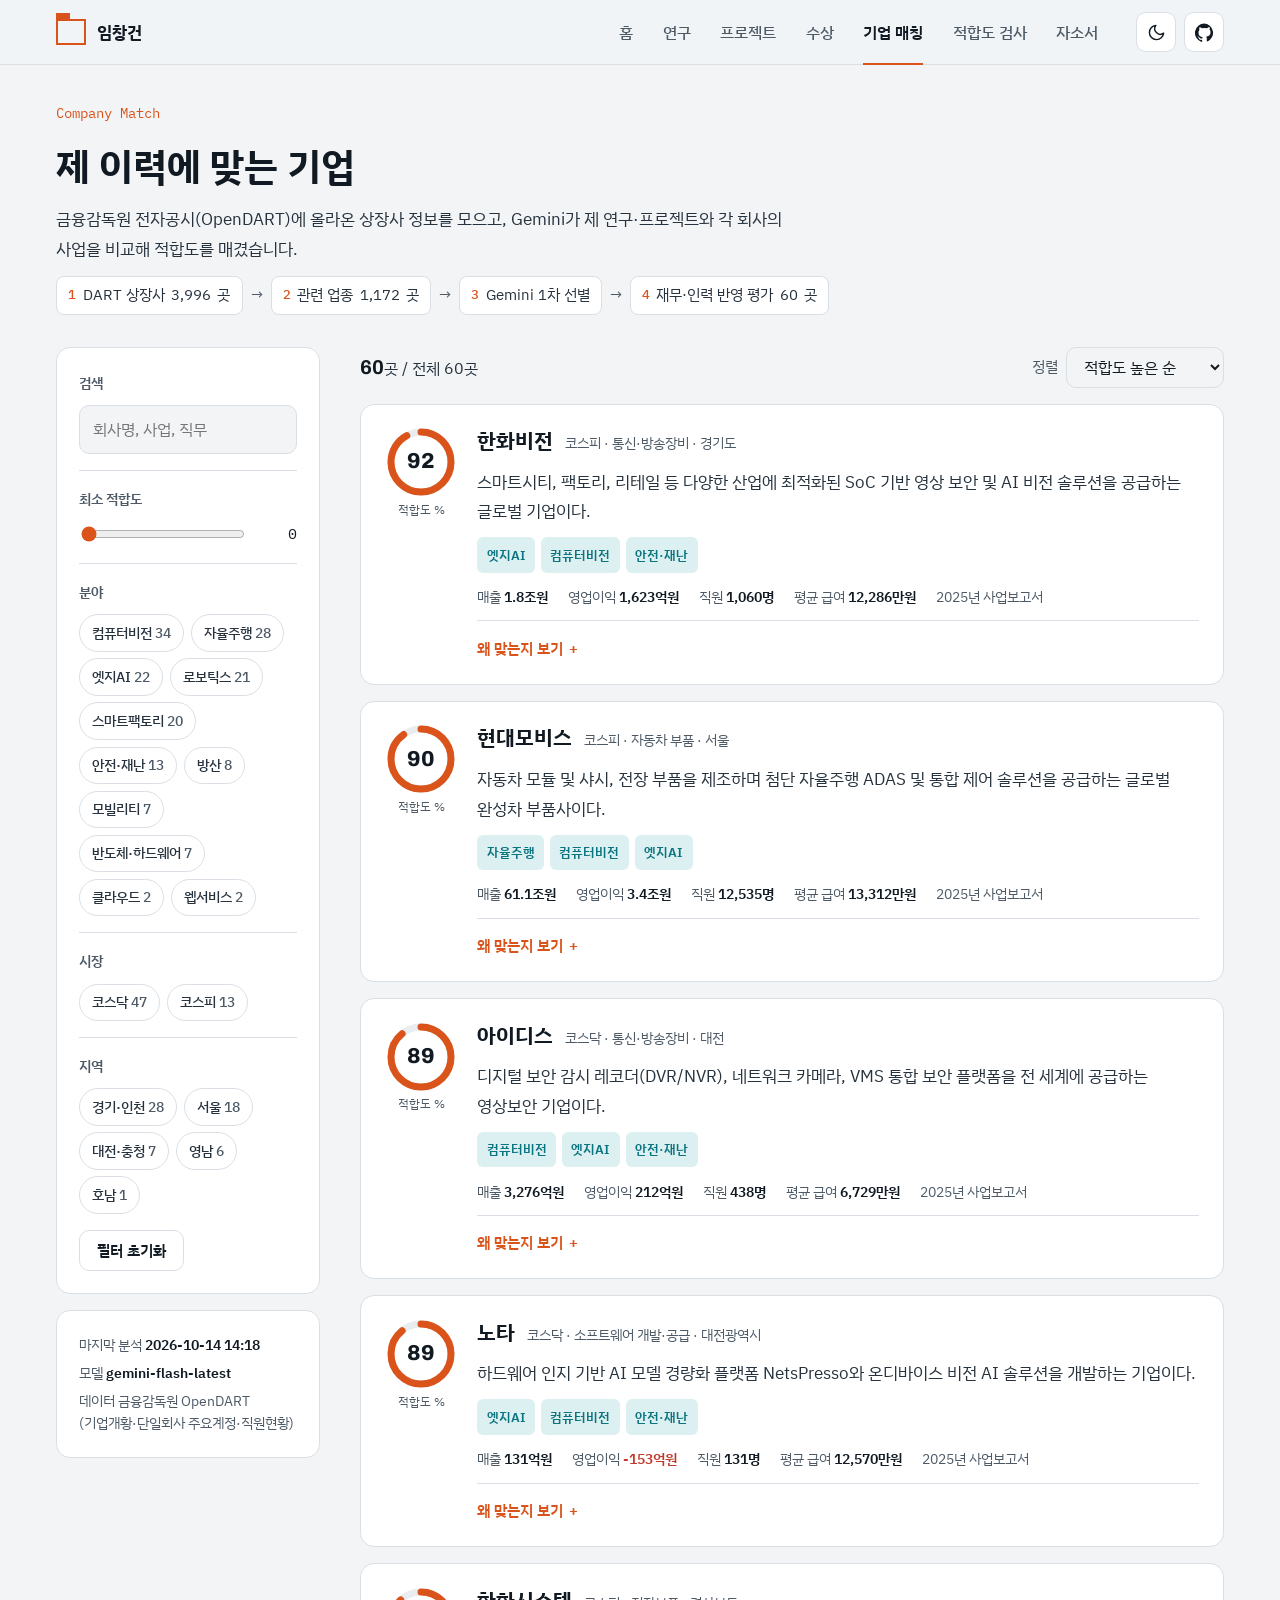
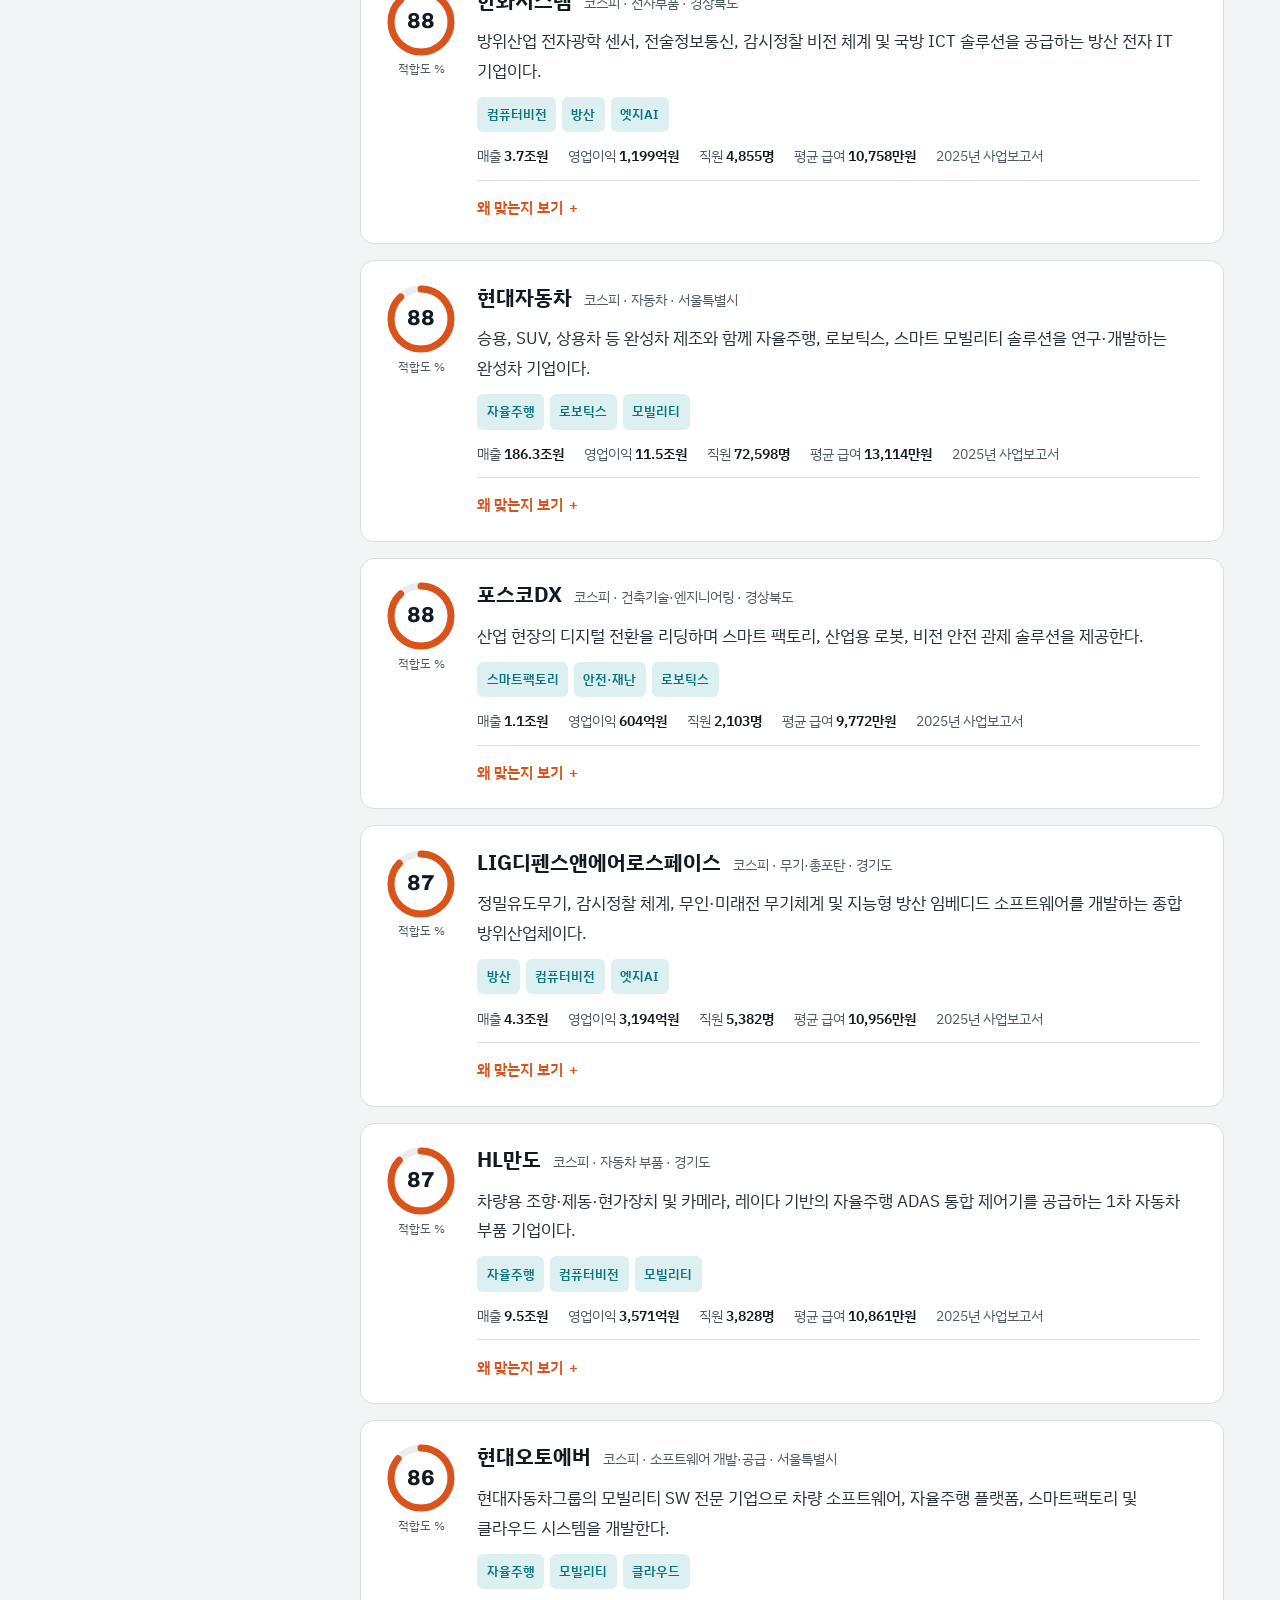
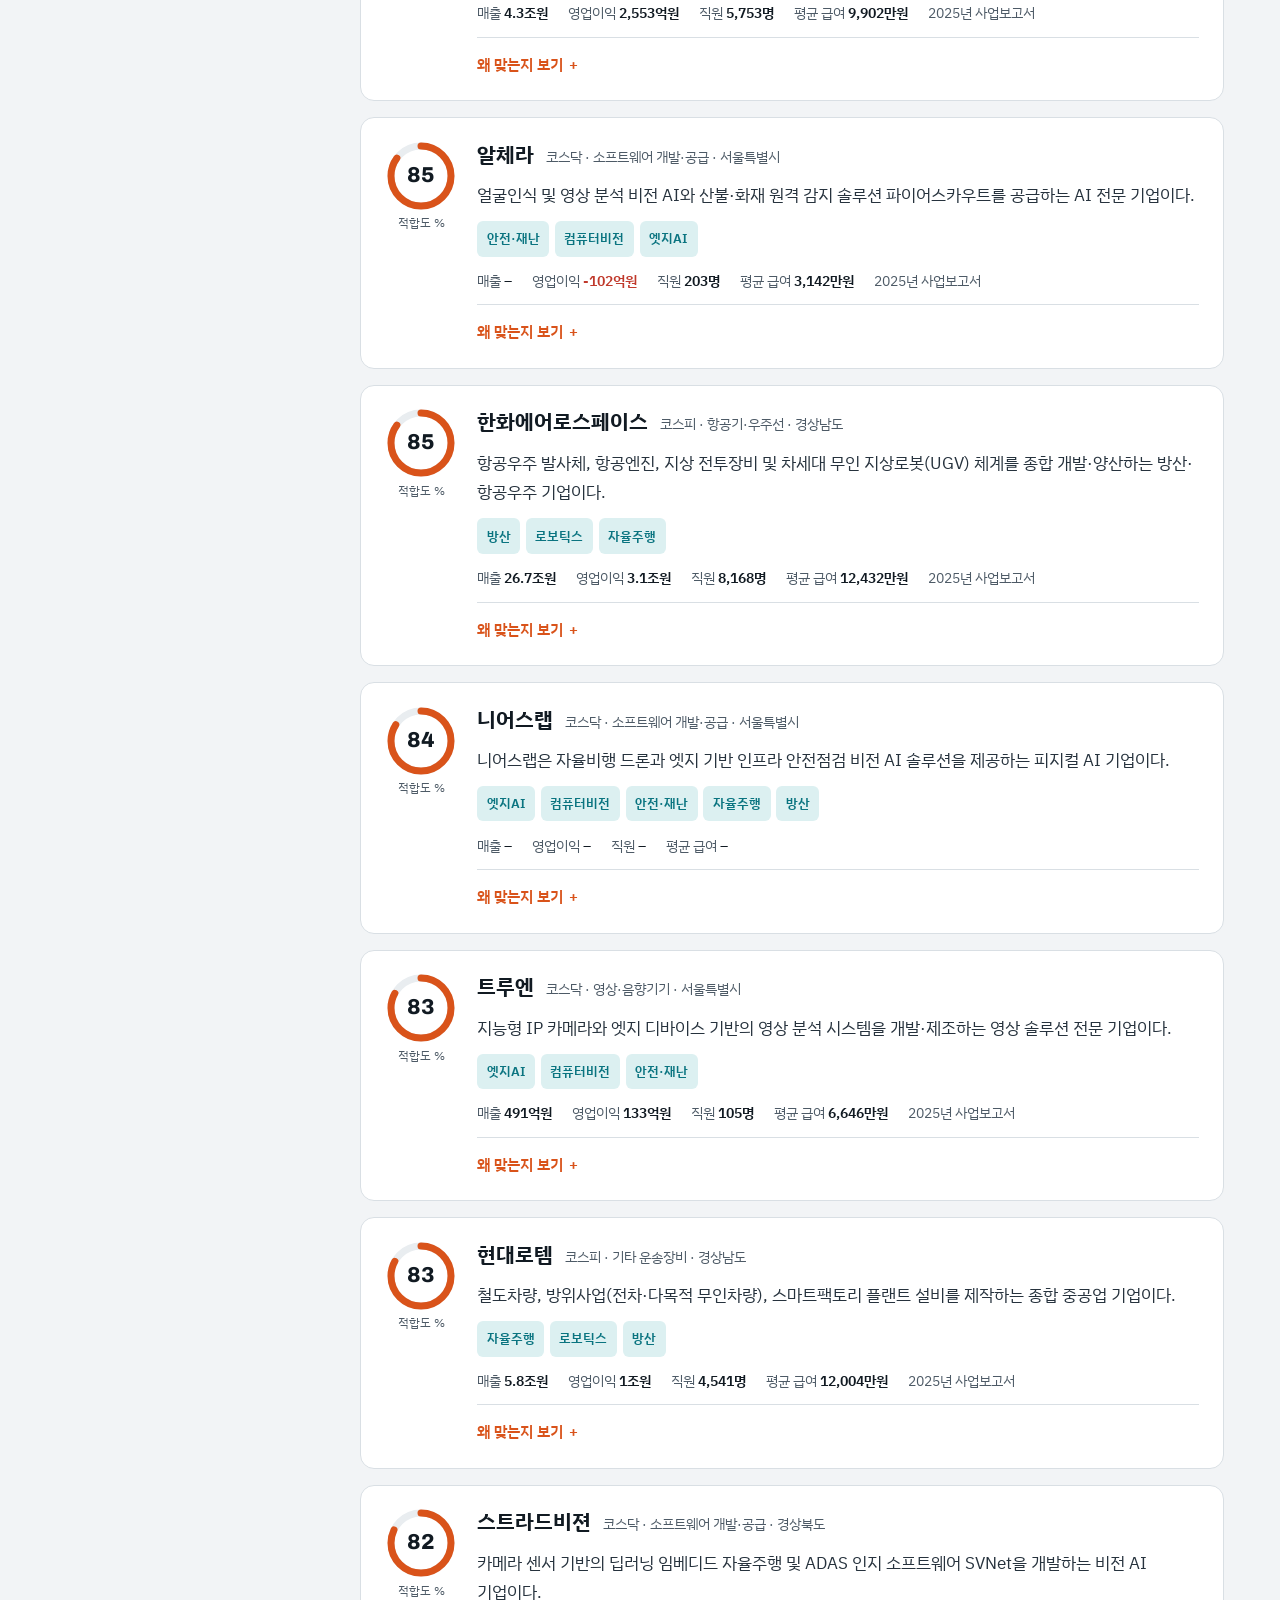
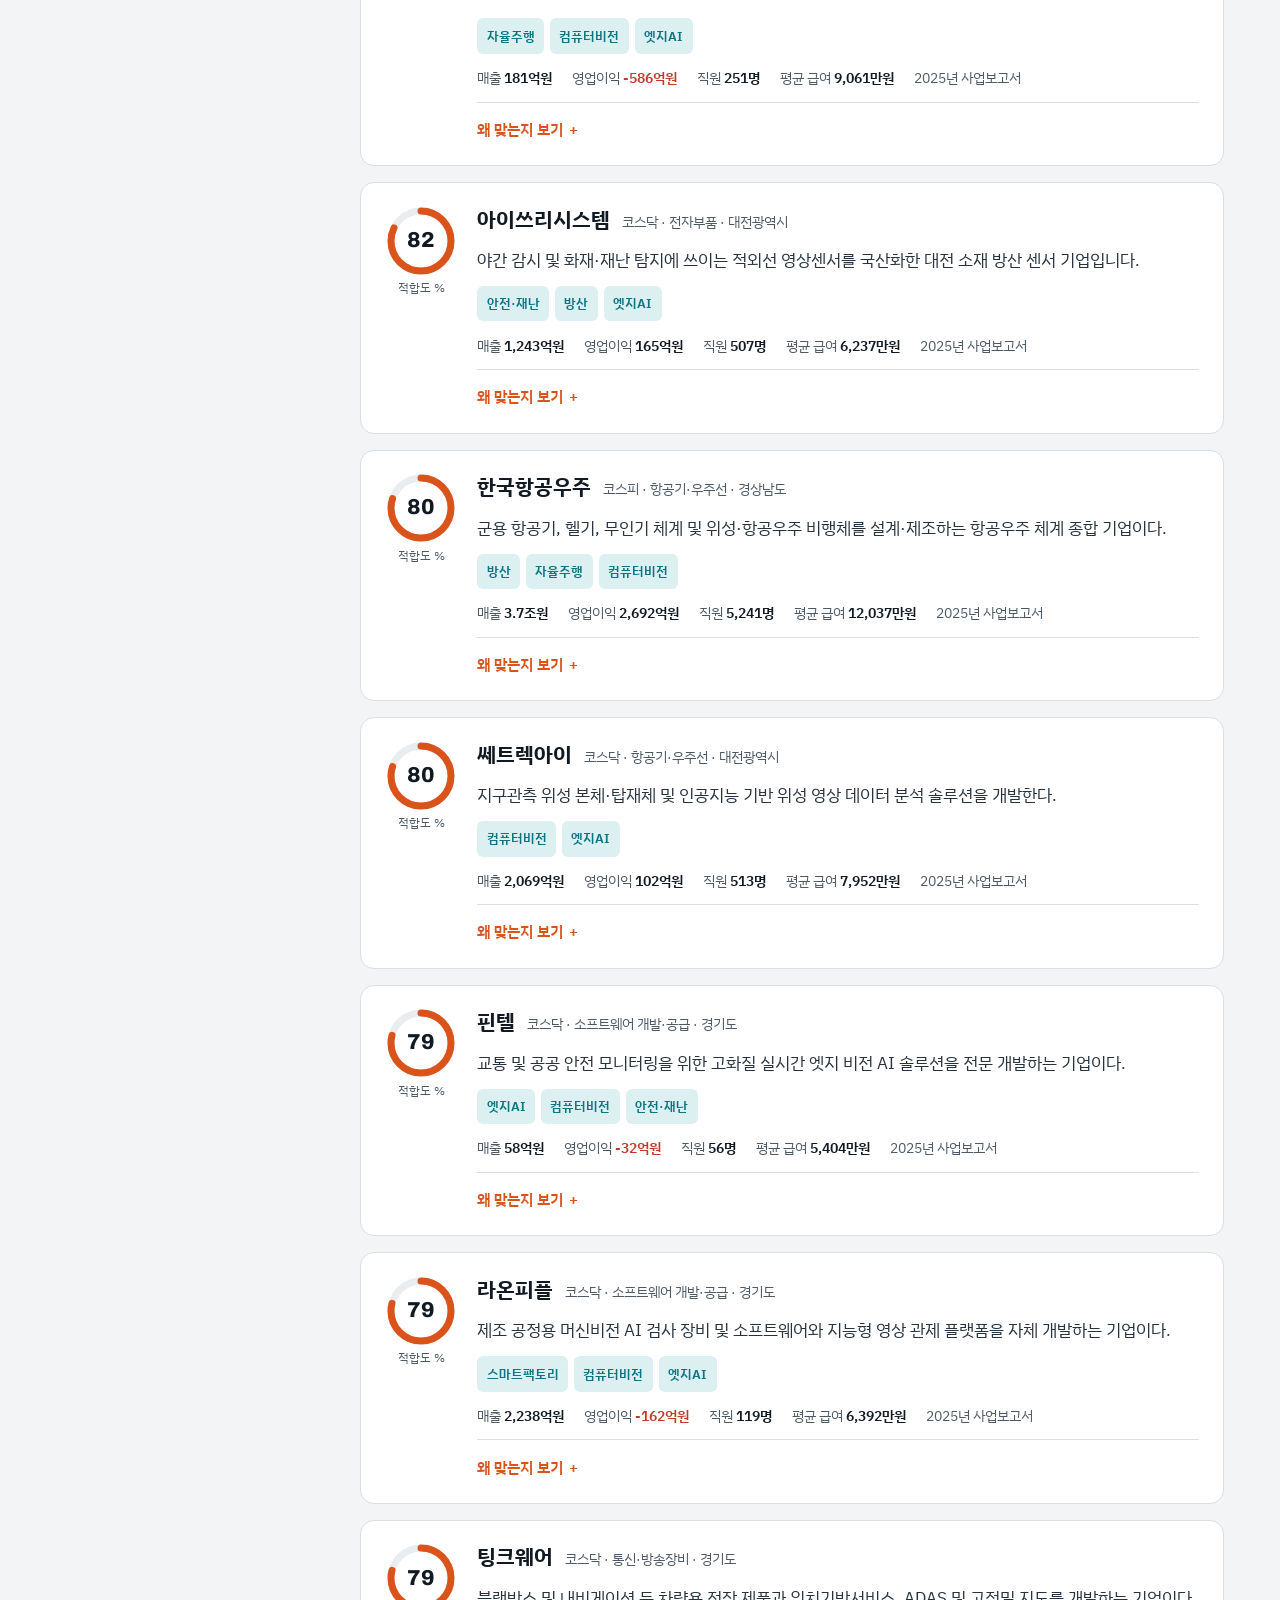
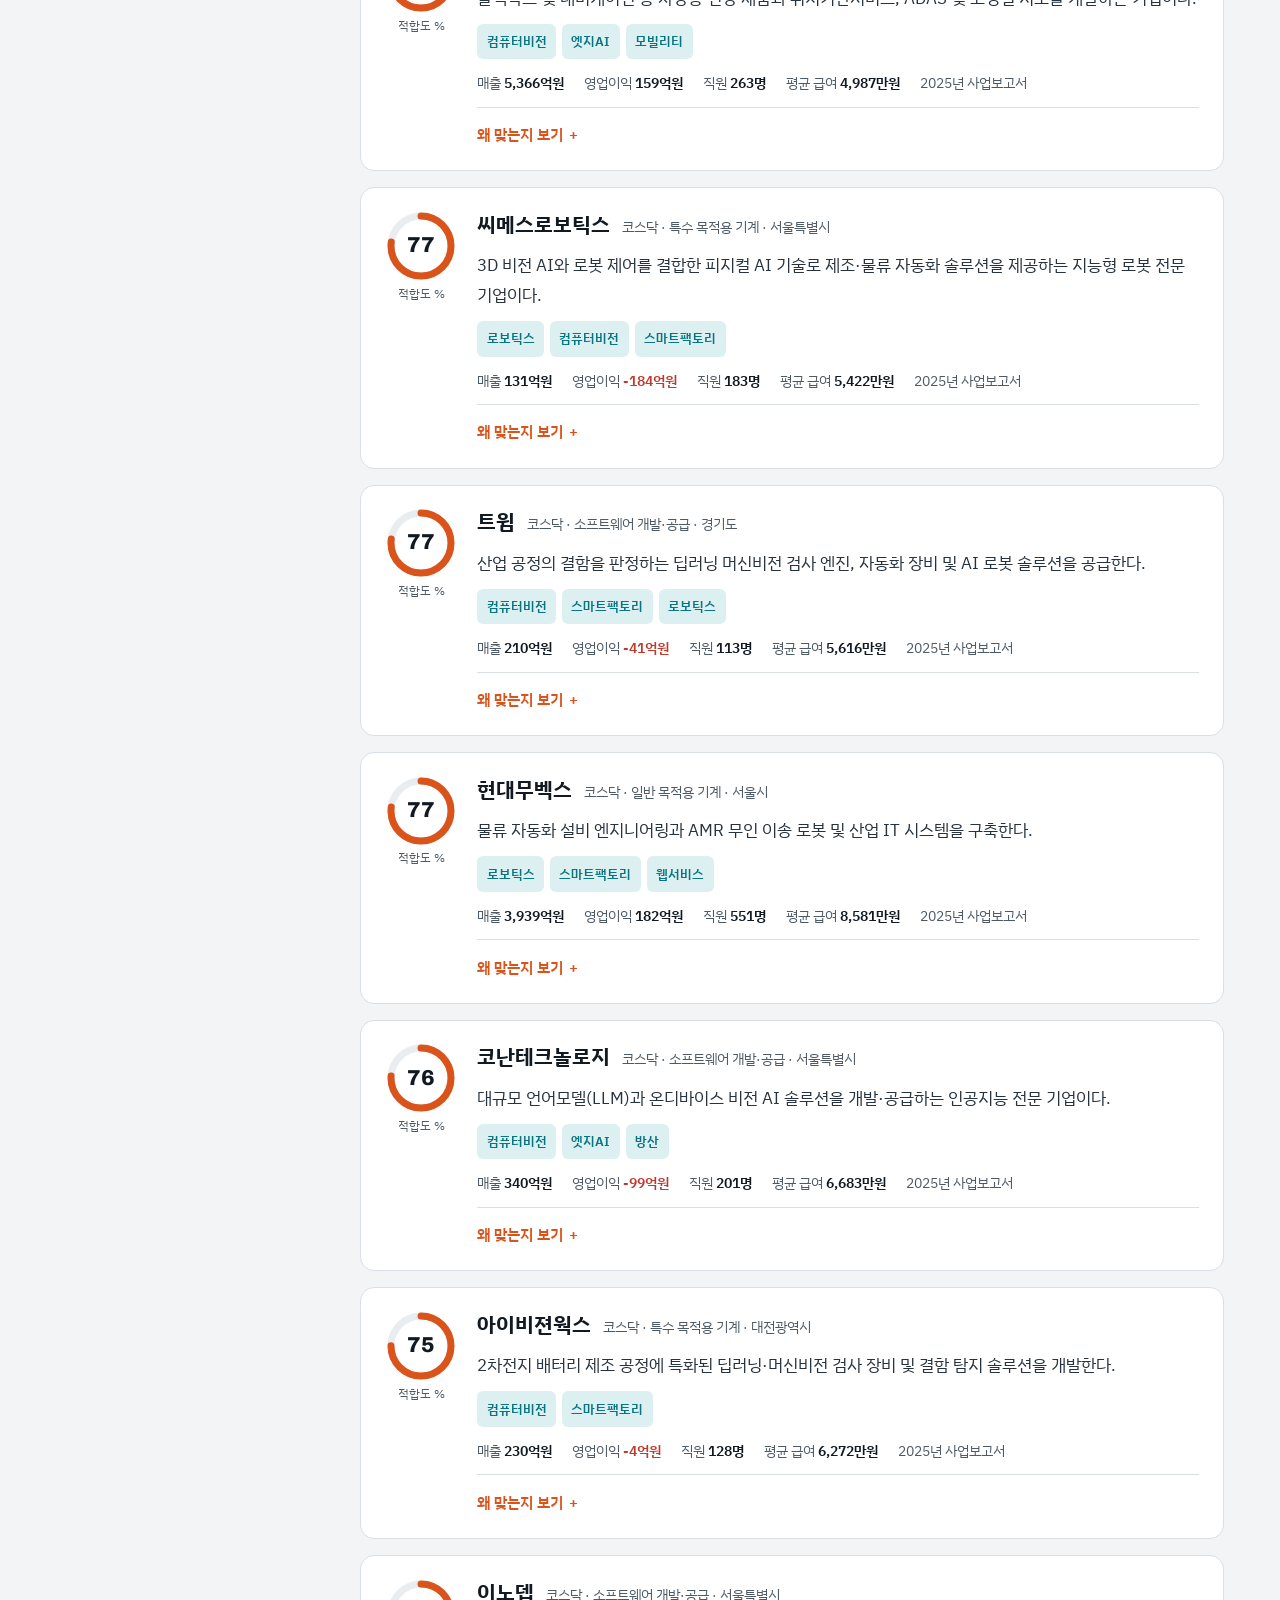
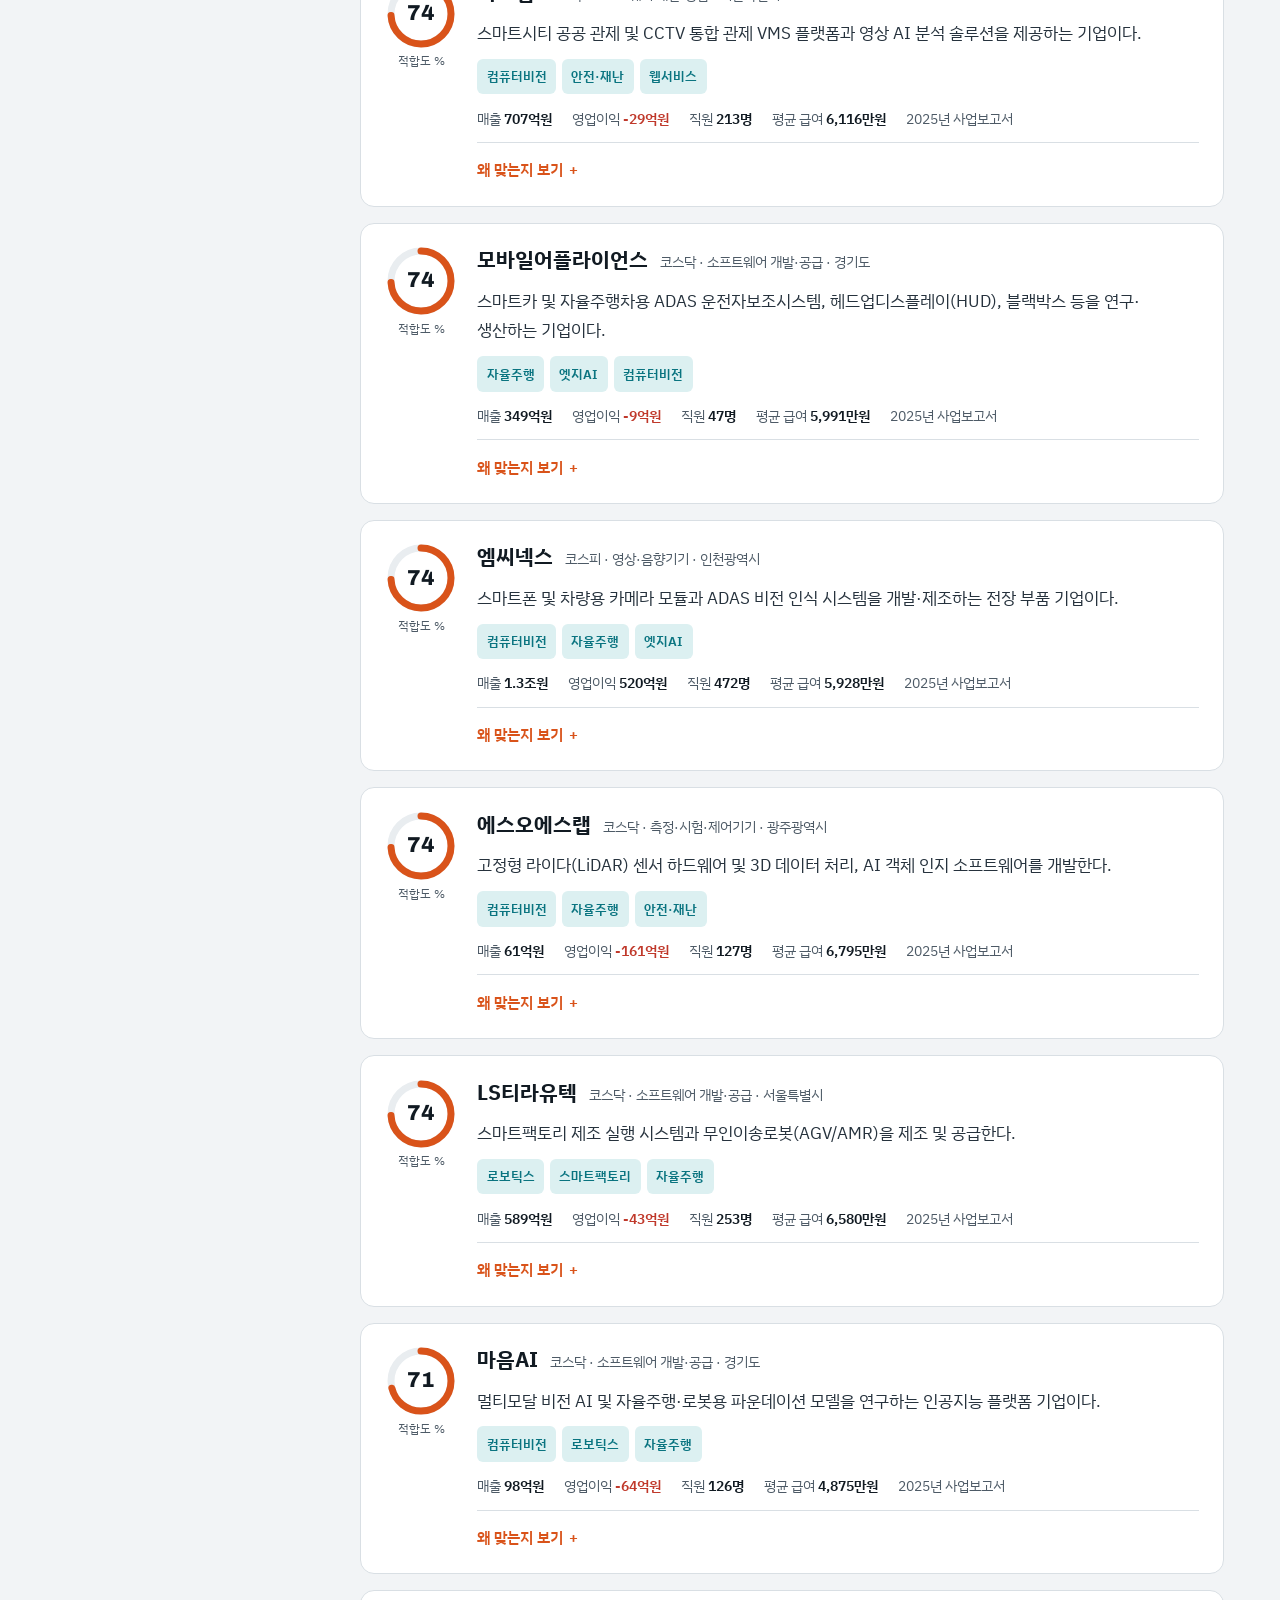
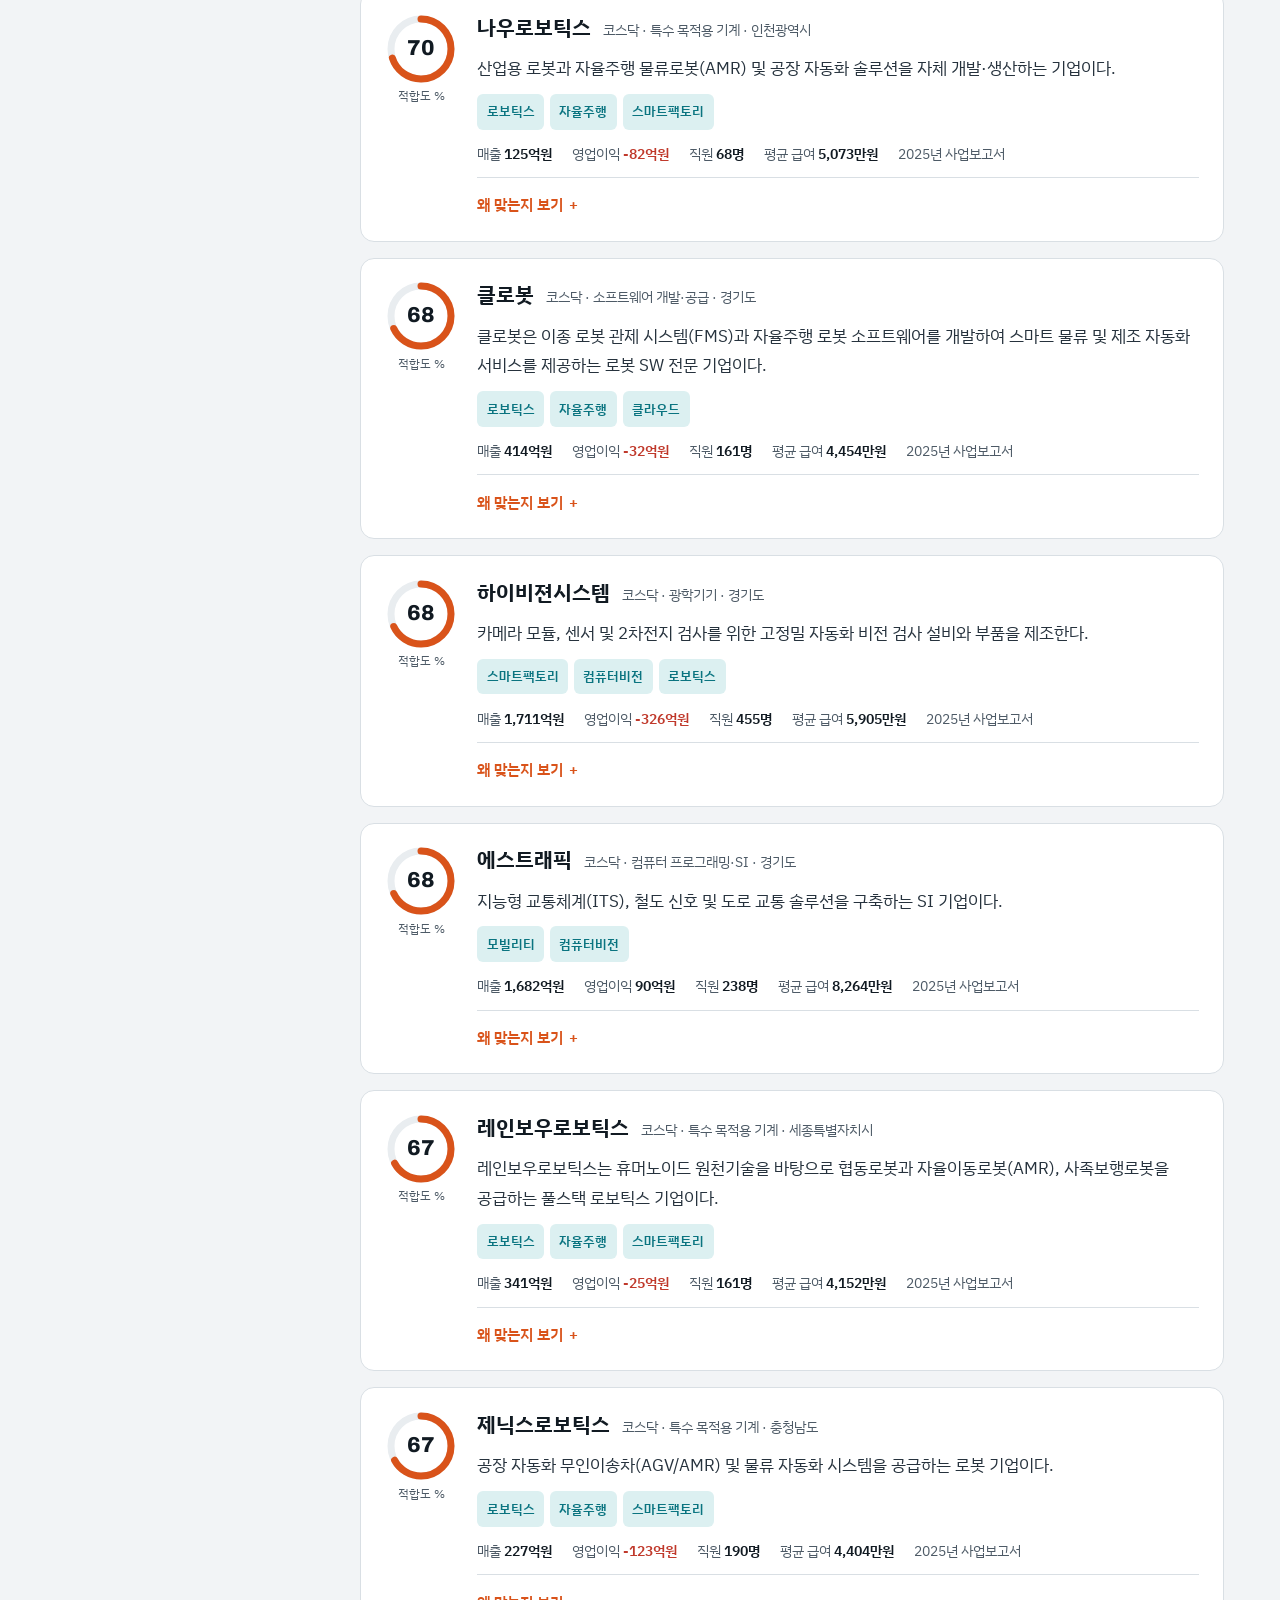
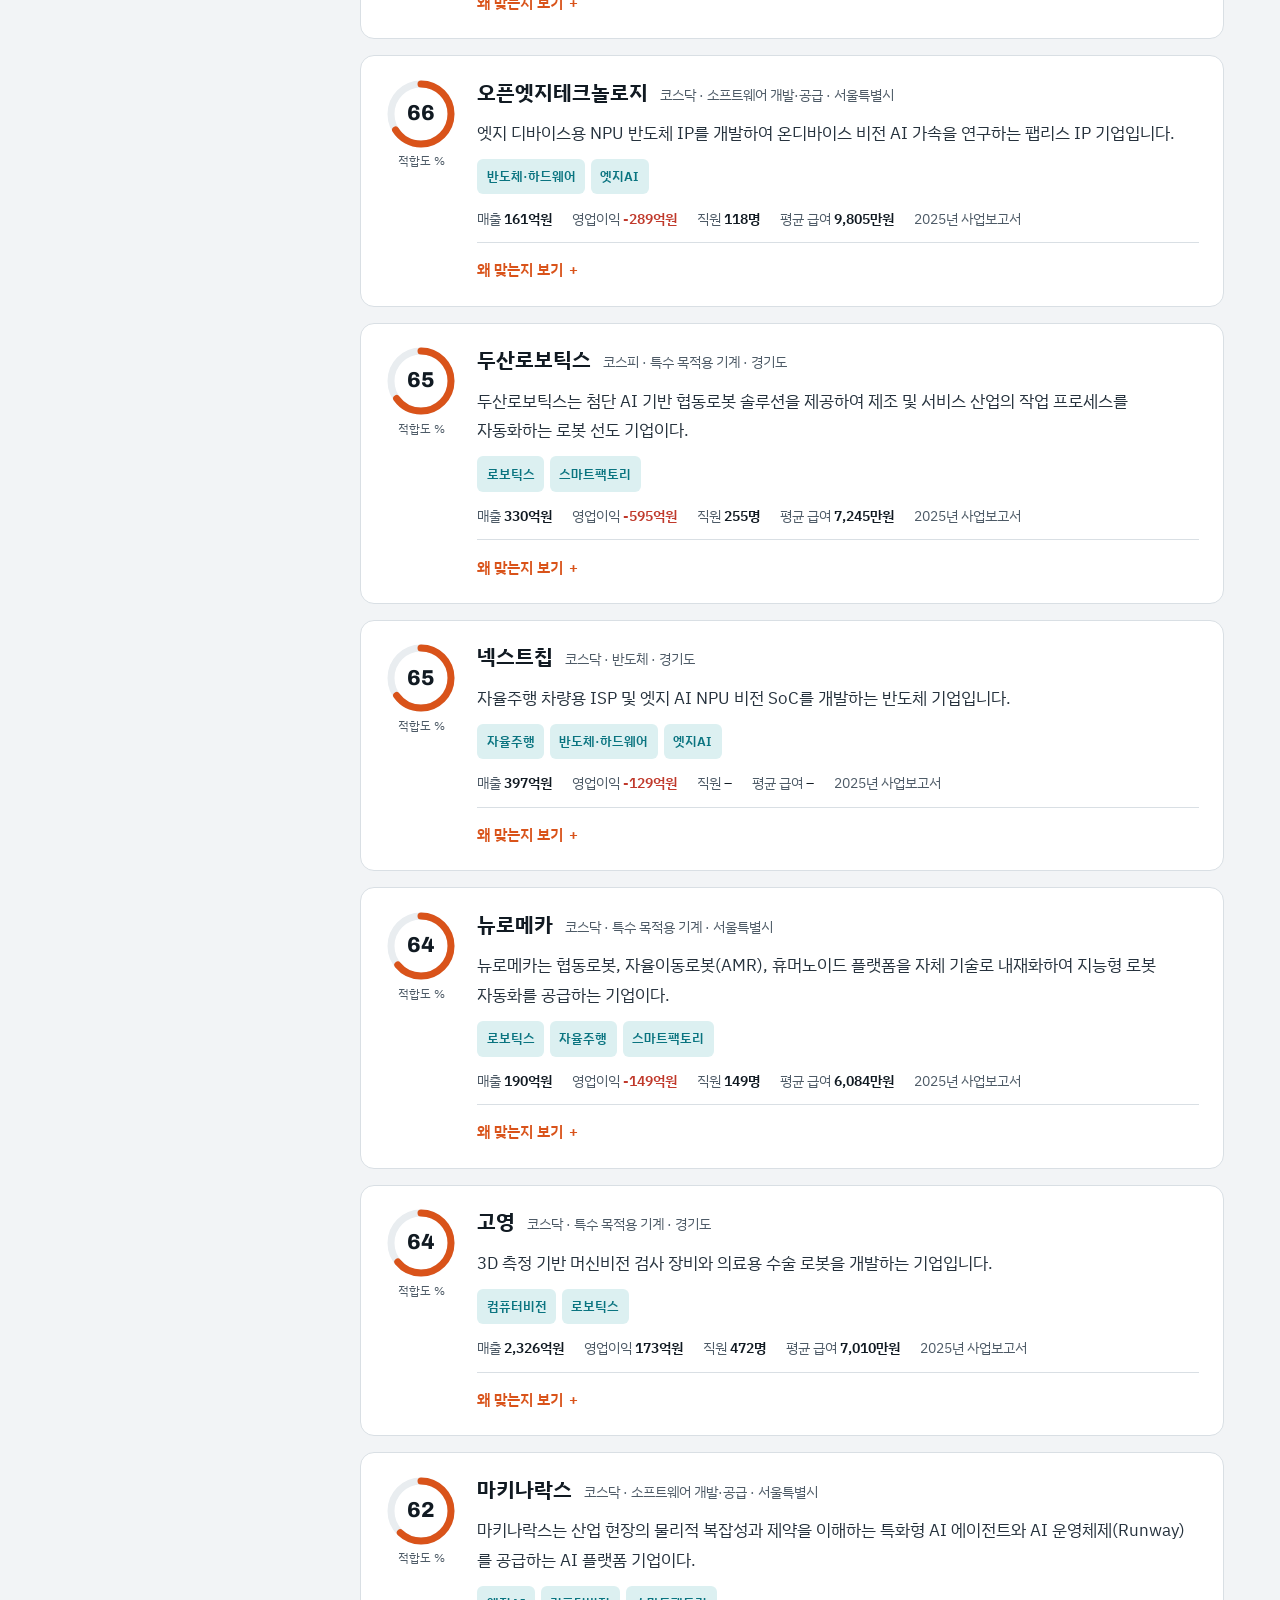
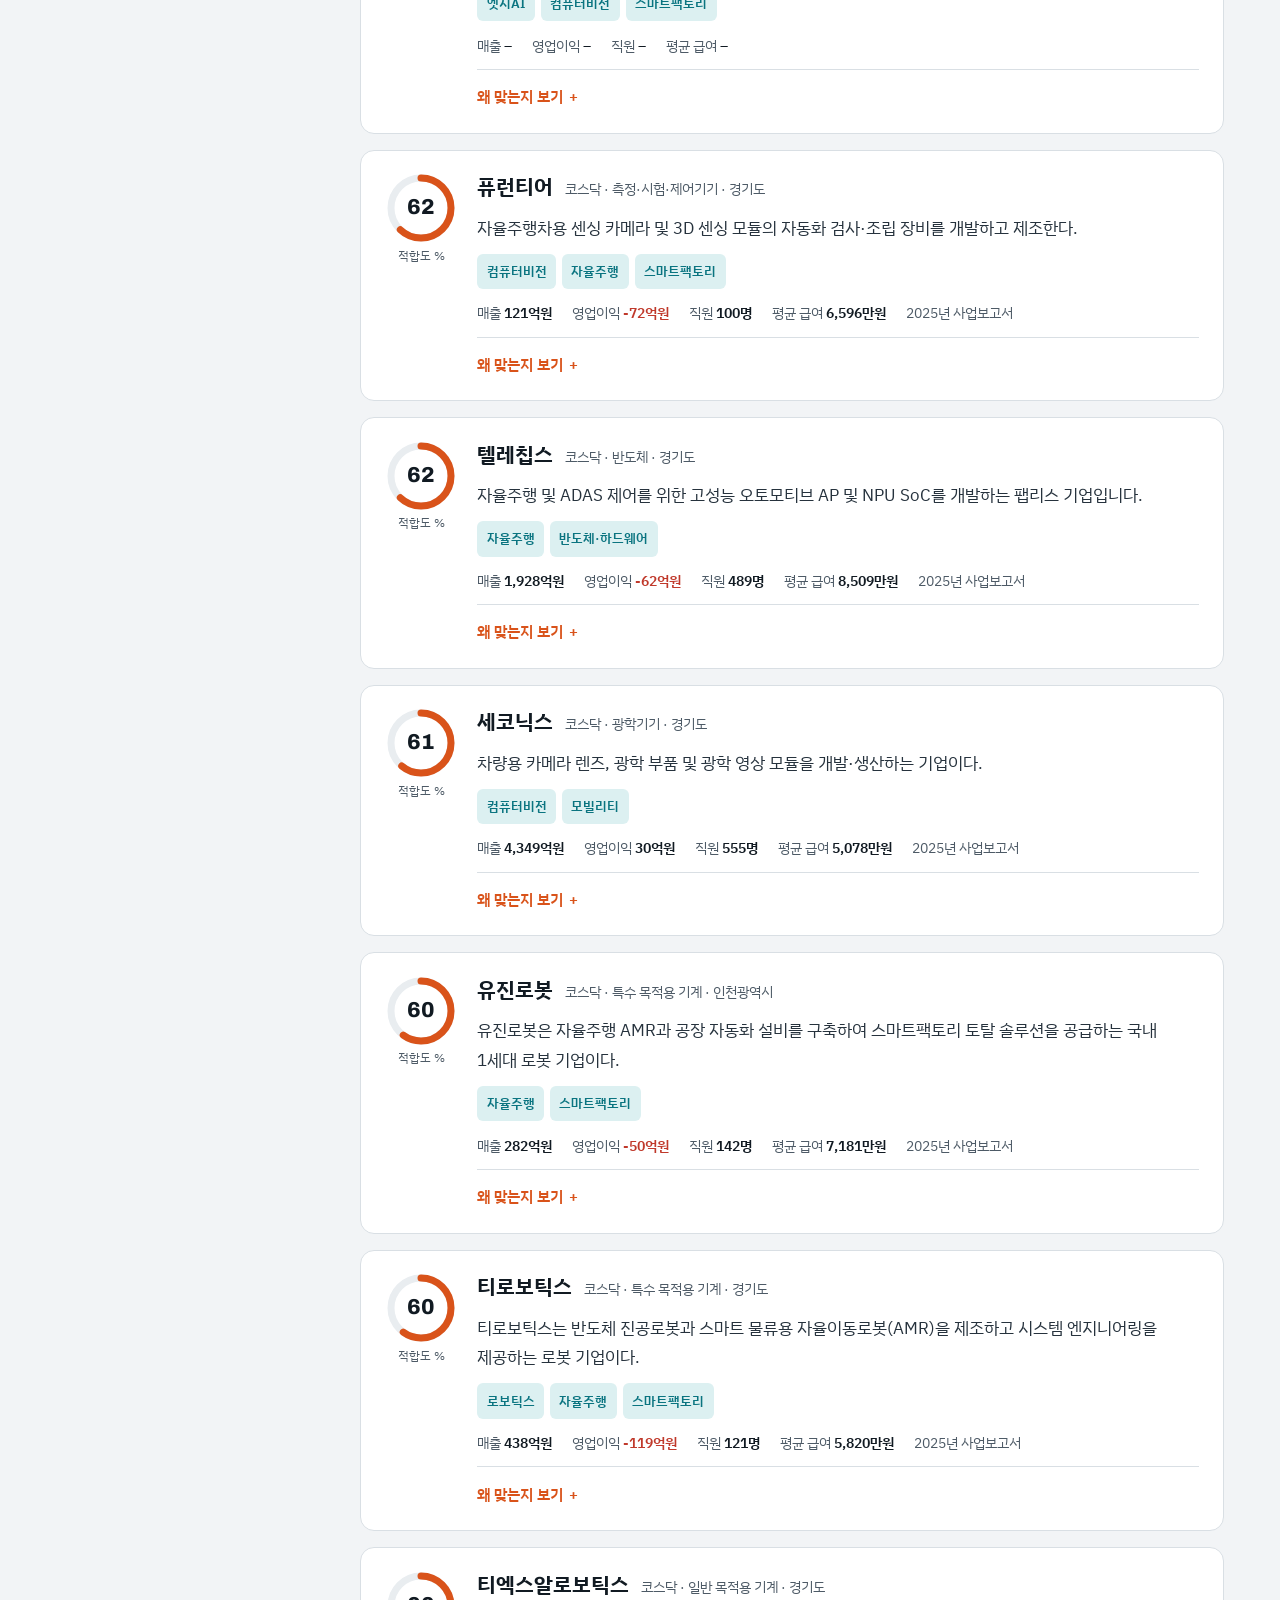
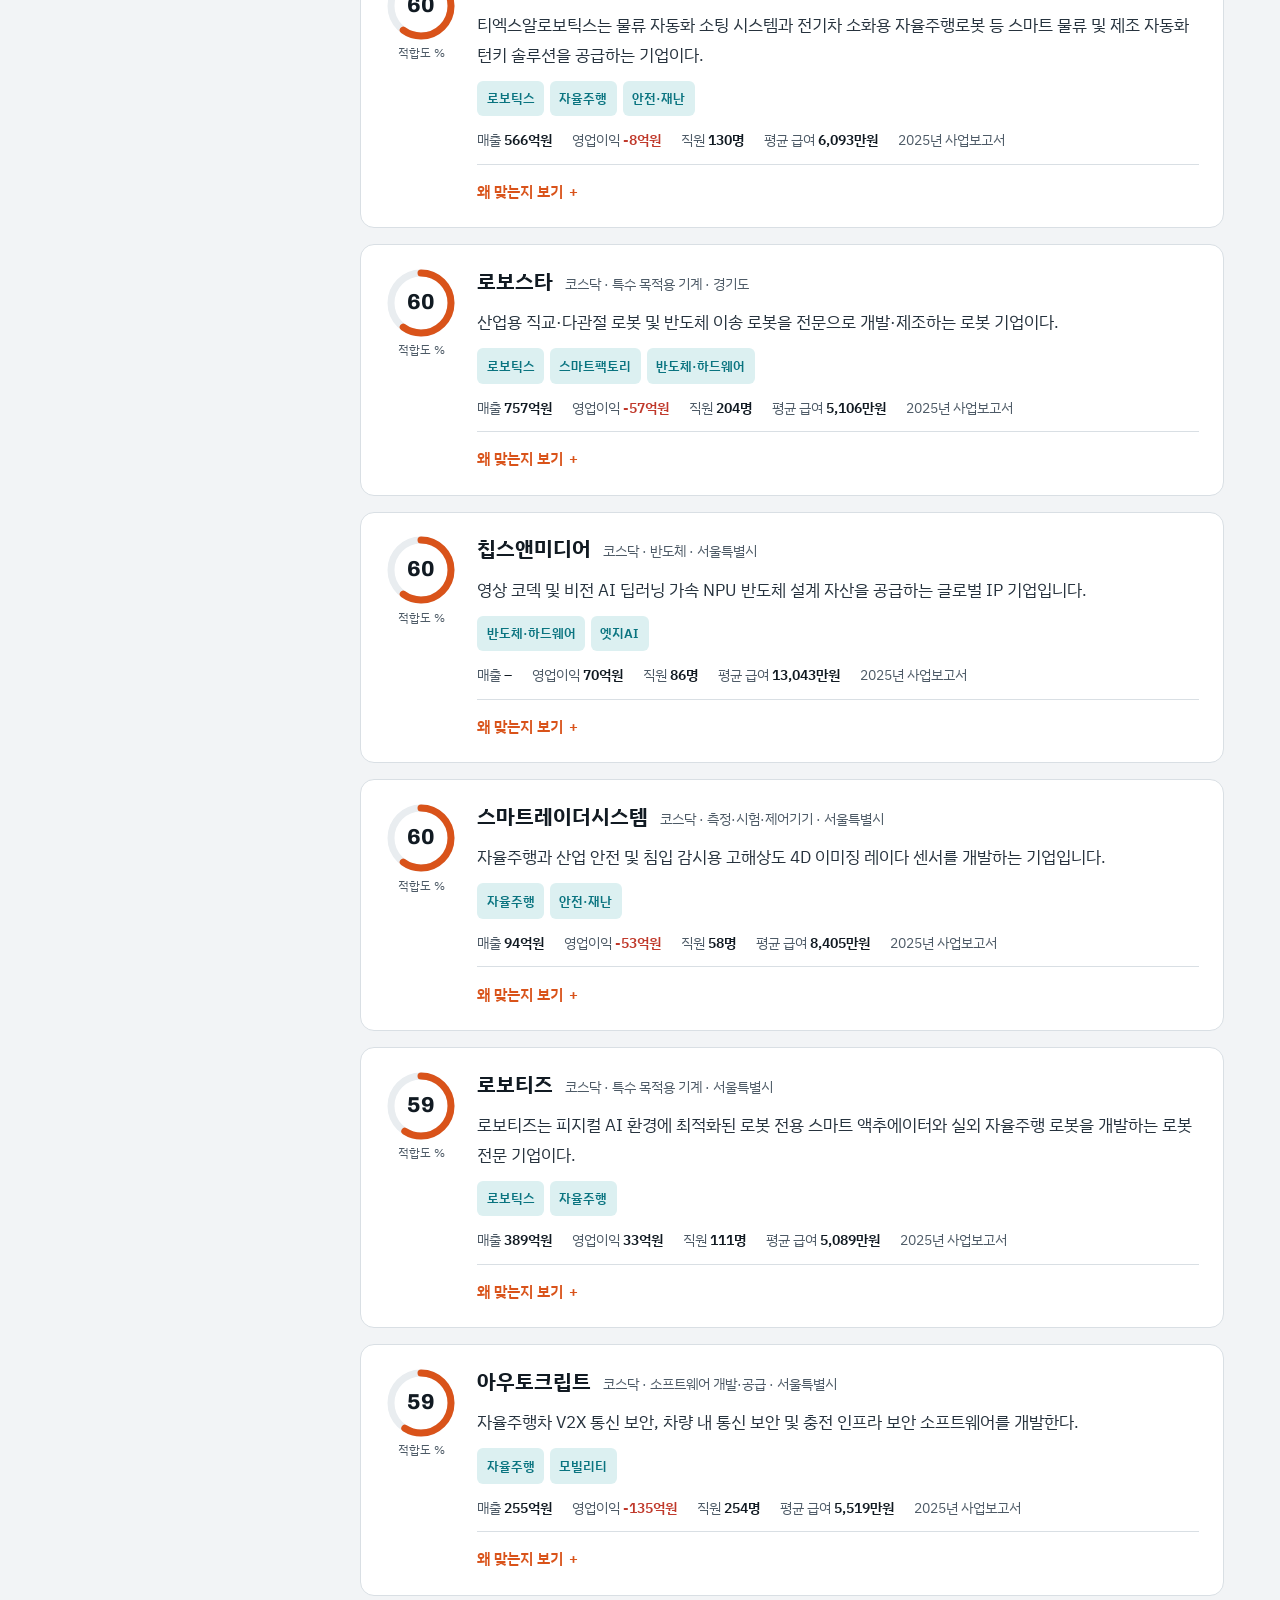
==== commit d5a27155: "Add company homepage crawling (task step 6) Collect each company's official homepage registered in D" ====
--- a/companies.html
+++ b/companies.html
@@ -85,6 +85,19 @@
 .empty h2 { font-size: 1.2rem; }
 .empty code { font-family: var(--f-mono); font-size: .875rem; background: var(--surface-2); padding: .2rem .45rem; border-radius: 6px; }
 .disclaimer { margin-top: 1.5rem; font-size: .875rem; color: var(--muted); line-height: 1.7; }
+
+/* 공식 홈페이지 수집 정보 (6단계) */
+.webbox { display: grid; gap: .7rem; }
+.webbox .whead { display: flex; flex-wrap: wrap; justify-content: space-between; gap: .4rem .8rem; align-items: baseline; }
+.webbox .wstat { font-size: .875rem; color: var(--muted); }
+.webbox .wstat b { color: var(--cool); font-weight: 600; }
+.webbox ul.wf { display: grid; gap: .45rem; }
+.webbox ul.wf li { display: grid; grid-template-columns: 12px minmax(0, 1fr); gap: .6rem; }
+.webbox ul.wf li::before { content: ""; width: 7px; height: 7px; margin-top: .65rem; border-radius: 50%; background: var(--cool); }
+.webbox .wsrc { display: flex; flex-wrap: wrap; gap: .35rem .9rem; font-size: .8125rem; }
+.webbox .wsrc a { color: var(--cool); text-decoration: none; overflow-wrap: anywhere; }
+.webbox .wsrc a:hover { text-decoration: underline; }
+.webbox .wnone { font-size: .9375rem; color: var(--muted); }
 </style>
 </head>
 <body>
@@ -212,6 +225,26 @@
   var $ = function (id) { return document.getElementById(id); };
   var esc = function (s) { return String(s == null ? '' : s).replace(/[&<>"']/g, function (c) { return { '&': '&amp;', '<': '&lt;', '>': '&gt;', '"': '&quot;', "'": '&#39;' }[c]; }); };
 
+  /* 공식 홈페이지 수집 정보: 확인한 사실 + 출처 링크 */
+  function webPanel(c, wrap) {
+    var w = c.web;
+    if (!w) return wrap ? '<div class="panel webbox"><p class="side-h" style="margin:0">공식 홈페이지 수집</p><p class="wnone">이 분석은 홈페이지 수집 기능을 붙이기 전에 만들어졌어요. 다시 분석하면 수집합니다.</p></div>' : '';
+    var when = (w.fetched_at || '').replace('T', ' ').slice(0, 16);
+    var seenTitle = {};
+    var src = (w.sources || []).map(function (s) {
+      var label = s.title || s.url;
+      if (seenTitle[label]) { try { label = decodeURIComponent(new URL(s.url).pathname) || s.url; } catch (e) { label = s.url; } }
+      seenTitle[s.title || s.url] = 1;
+      return '<a href="' + esc(s.url) + '" target="_blank" rel="noopener">' + esc(label.length > 40 ? label.slice(0, 40) + '…' : label) + ' ↗</a>';
+    }).join('');
+    var facts = (c.web_facts || []).length ? '<ul class="wf">' + c.web_facts.map(function (f) { return '<li><span>' + esc(f) + '</span></li>'; }).join('') + '</ul>' : '';
+    var body = w.status === 'ok'
+      ? facts + (src ? '<div class="wsrc">' + src + '</div>' : '')
+      : '<p class="wnone">' + esc(w.status_text) + (w.homepage ? ' · ' + esc(w.homepage) : '') + '</p>';
+    var inner = '<div class="whead"><p class="side-h" style="margin:0">공식 홈페이지에서 확인한 내용</p><span class="wstat"><b>' + esc(w.status_text) + '</b>' + (when ? ' · ' + esc(when) + ' 수집' : '') + '</span></div>' + body;
+    return wrap ? '<div class="panel webbox">' + inner + '</div>' : '<div class="webbox" style="margin-top:1rem">' + inner + '</div>';
+  }
+
   function money(v) {
     if (typeof v !== 'number') return '–';
     var eok = v / 1e8;
@@ -275,6 +308,7 @@
             '<div><dt>본사 주소</dt><dd>' + esc(c.address || '–') + '</dd></div>' +
             '<div><dt>업종 코드</dt><dd>' + esc(c.industry_code) + ' (' + esc(c.sector) + ')</dd></div>' +
           '</dl>' +
+          webPanel(c, false) +
           '<p class="caution"><b>확인할 점</b> ' + esc(c.caution) + '</p>' +
           '<div class="btn-row">' +
             '<a class="btn primary" href="fit.html#' + c.corp_code + '">적합도 자세히</a>' +
